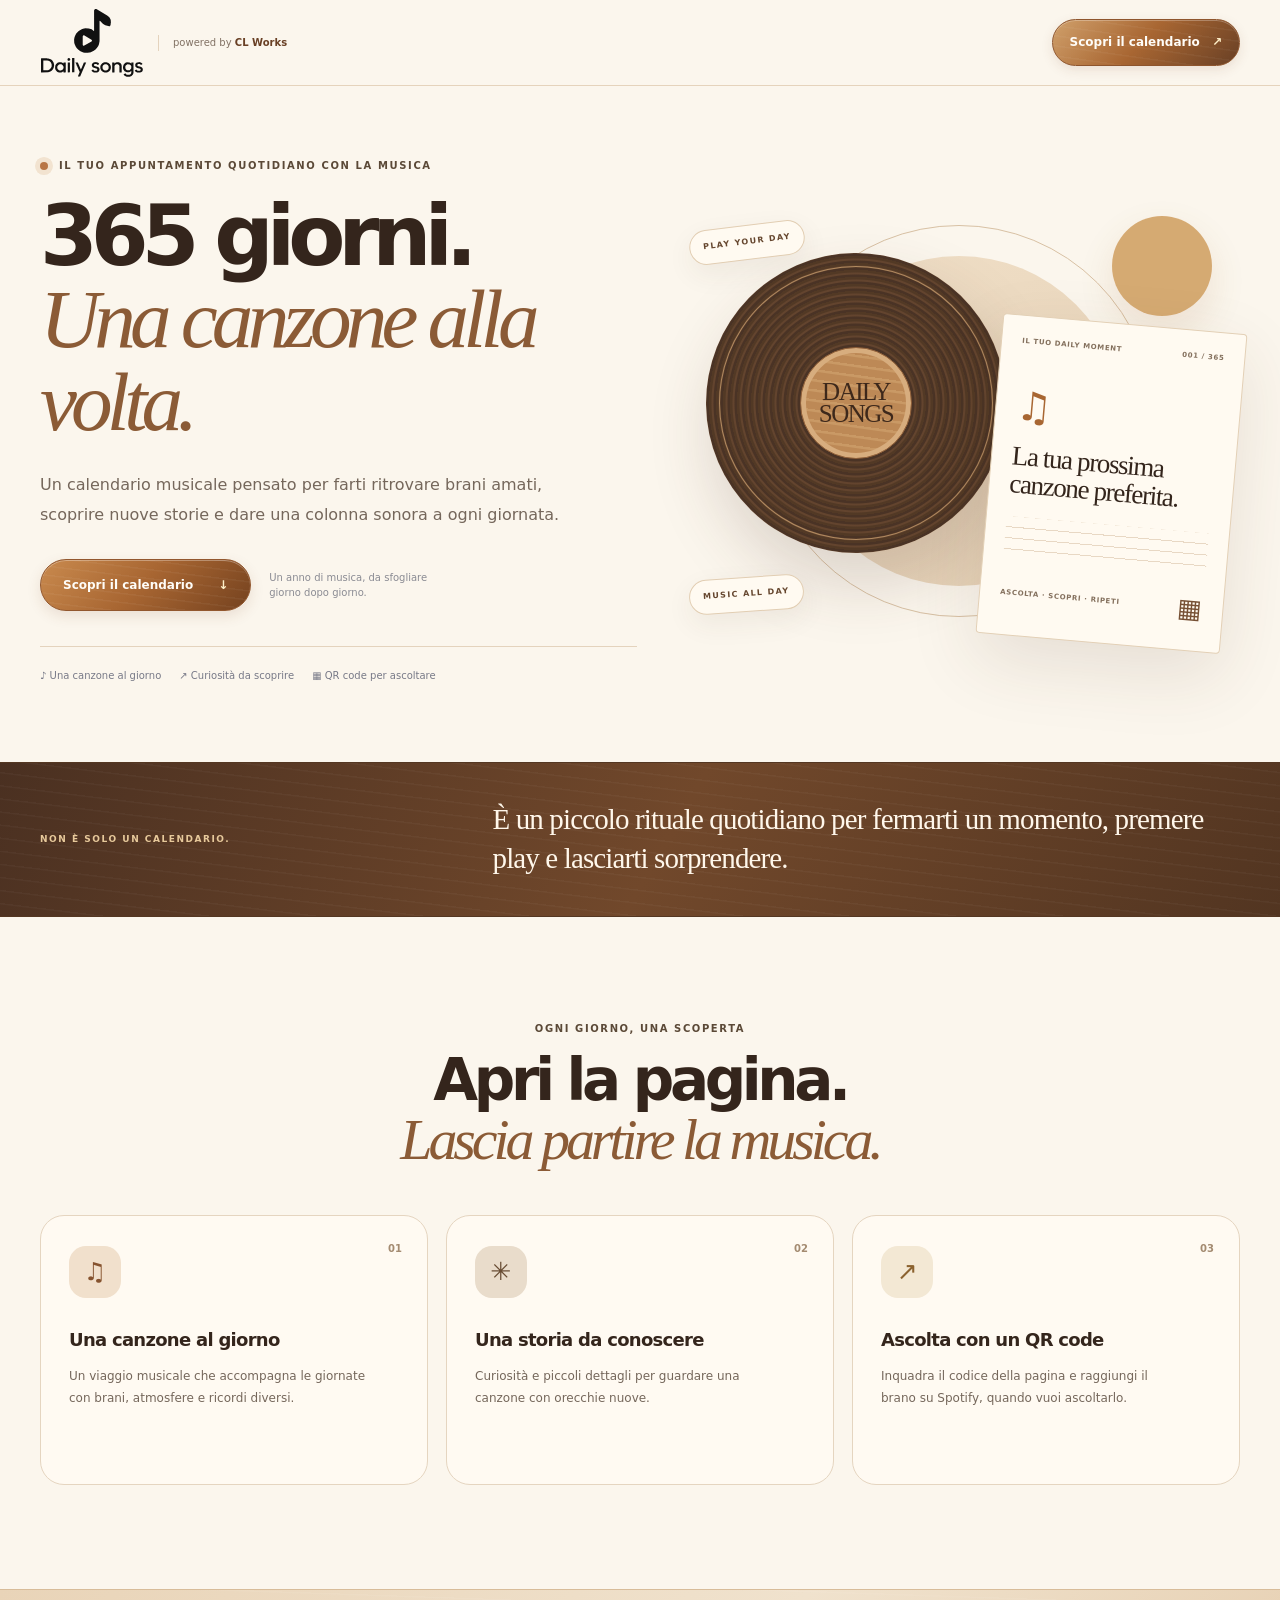
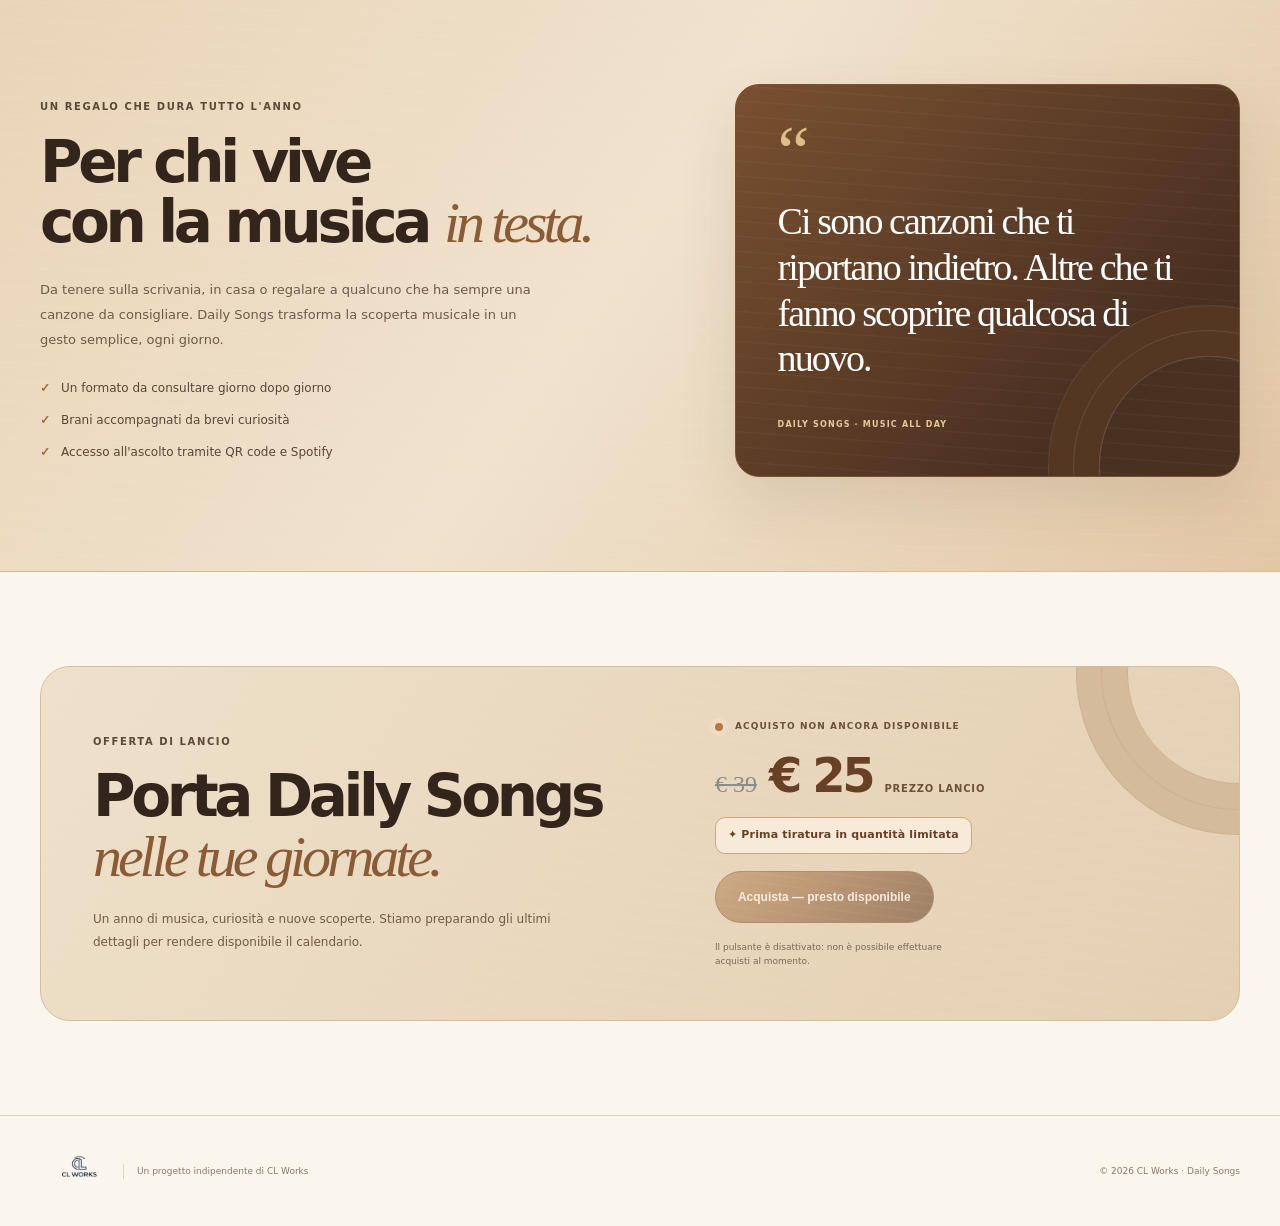
==== daily-songs/index.html @ 442e4f02 "Fix missing newline at end of index.html" ====
<!doctype html>
<html lang="it">
<head>
  <meta charset="utf-8">
  <meta name="viewport" content="width=device-width, initial-scale=1">
  <meta name="theme-color" content="#fbf8f2">
  <meta name="description" content="Daily Songs: un calendario musicale da vivere giorno dopo giorno. Una canzone, una curiosità e un QR code per ascoltarla.">
  <meta property="og:title" content="Daily Songs — Music all day">
  <meta property="og:description" content="Una canzone al giorno. Nuove storie da ascoltare, tutto l'anno.">
  <meta property="og:type" content="website">
  <title>Daily Songs — Music all day</title>
  <link rel="icon" type="image/svg+xml" href="../assets/daily-songs-logo.svg">
  <link rel="stylesheet" href="styles.css?v=20261023-limited">
</head>
<body>
  <header class="topbar">
    <a class="brand" href="#top" aria-label="Daily Songs, inizio pagina">
      <img src="../assets/daily-songs-logo.svg" alt="Daily Songs" class="brand-logo">
      <span>powered by <strong>CL Works</strong></span>
    </a>
    <a class="top-link" href="#acquista">Scopri il calendario <span aria-hidden="true">↗</span></a>
  </header>

  <main id="top">
    <section class="hero wrap">
      <div class="hero-copy">
        <p class="eyebrow"><span></span> IL TUO APPUNTAMENTO QUOTIDIANO CON LA MUSICA</p>
        <h1>365 giorni.<br><em>Una canzone alla volta.</em></h1>
        <p class="lead">Un calendario musicale pensato per farti ritrovare brani amati, scoprire nuove storie e dare una colonna sonora a ogni giornata.</p>
        <div class="hero-actions">
          <a class="button button-dark" href="#acquista">Scopri il calendario <span aria-hidden="true">↓</span></a>
          <span class="microcopy">Un anno di musica, da sfogliare giorno dopo giorno.</span>
        </div>
        <div class="hero-points">
          <span>♪ Una canzone al giorno</span>
          <span>↗ Curiosità da scoprire</span>
          <span>▦ QR code per ascoltare</span>
        </div>
      </div>
      <div class="hero-art" aria-label="Anteprima grafica Daily Songs">
        <div class="sun"></div>
        <div class="record"><div class="record-label">DAILY<br>SONGS</div></div>
        <div class="paper-card">
          <div class="paper-top"><span>IL TUO DAILY MOMENT</span><span>001 / 365</span></div>
          <div class="music-mark">♫</div>
          <div class="paper-title">La tua prossima<br>canzone preferita.</div>
          <div class="paper-lines"></div>
          <div class="paper-bottom"><span>ASCOLTA · SCOPRI · RIPETI</span><span class="qr">▦</span></div>
        </div>
        <span class="float-note note-a">PLAY YOUR DAY</span>
        <span class="float-note note-b">MUSIC ALL DAY</span>
      </div>
    </section>

    <section class="intro-band">
      <div class="wrap band-inner"><span>NON È SOLO UN CALENDARIO.</span><p>È un piccolo rituale quotidiano per fermarti un momento, premere play e lasciarti sorprendere.</p></div>
    </section>

    <section class="features wrap section">
      <div class="section-heading">
        <p class="eyebrow">OGNI GIORNO, UNA SCOPERTA</p>
        <h2>Apri la pagina.<br><em>Lascia partire la musica.</em></h2>
      </div>
      <div class="feature-grid">
        <article class="feature"><span class="feature-number">01</span><div class="feature-icon">♫</div><h3>Una canzone al giorno</h3><p>Un viaggio musicale che accompagna le giornate con brani, atmosfere e ricordi diversi.</p></article>
        <article class="feature"><span class="feature-number">02</span><div class="feature-icon">✳</div><h3>Una storia da conoscere</h3><p>Curiosità e piccoli dettagli per guardare una canzone con orecchie nuove.</p></article>
        <article class="feature"><span class="feature-number">03</span><div class="feature-icon">↗</div><h3>Ascolta con un QR code</h3><p>Inquadra il codice della pagina e raggiungi il brano su Spotify, quando vuoi ascoltarlo.</p></article>
      </div>
    </section>

    <section class="product-section">
      <div class="wrap product-layout">
        <div class="product-copy">
          <p class="eyebrow">UN REGALO CHE DURA TUTTO L'ANNO</p>
          <h2>Per chi vive<br>con la musica <em>in testa.</em></h2>
          <p>Da tenere sulla scrivania, in casa o regalare a qualcuno che ha sempre una canzone da consigliare. Daily Songs trasforma la scoperta musicale in un gesto semplice, ogni giorno.</p>
          <ul><li>Un formato da consultare giorno dopo giorno</li><li>Brani accompagnati da brevi curiosità</li><li>Accesso all'ascolto tramite QR code e Spotify</li></ul>
        </div>
        <div class="quote-card"><div class="quote-mark">“</div><p>Ci sono canzoni che ti riportano indietro. Altre che ti fanno scoprire qualcosa di nuovo.</p><span>DAILY SONGS · MUSIC ALL DAY</span><div class="quote-lines"></div></div>
      </div>
    </section>

    <section class="buy-section wrap section" id="acquista">
      <div class="buy-card">
        <div class="buy-copy"><p class="eyebrow">OFFERTA DI LANCIO</p><h2>Porta Daily Songs<br><em>nelle tue giornate.</em></h2><p>Un anno di musica, curiosità e nuove scoperte. Stiamo preparando gli ultimi dettagli per rendere disponibile il calendario.</p></div>
        <div class="buy-action">
          <span class="availability"><span></span> ACQUISTO NON ANCORA DISPONIBILE</span>
          <div class="price-line"><span class="old-price">€ 39</span><span class="current-price">€ 25</span><span class="price-label">prezzo lancio</span></div>
          <p class="limited-edition">✦ Prima tiratura in quantità limitata</p>
          <button class="button button-dark button-disabled" type="button" disabled aria-disabled="true">Acquista — presto disponibile</button>
          <small>Il pulsante è disattivato: non è possibile effettuare acquisti al momento.</small>
        </div>
      </div>
    </section>
  </main>

  <footer class="footer"><div class="wrap footer-inner"><div class="footer-brand"><img src="../assets/cl-works-logo.png" alt="CL Works"><span>Un progetto indipendente di CL Works</span></div><span>© <span id="year">2026</span> CL Works · Daily Songs</span></div></footer>
  <script>document.getElementById('year').textContent = new Date().getFullYear();</script>
</body>
</html>
---- daily-songs/styles.css ----
:root{
  color-scheme:light;
  --ink:#171925;--muted:#696b78;--paper:#fbfaf7;--bg:#f4f1eb;--line:#e6e2da;
  --orange:#ff795b;--teal:#4f746d;--lime:#d7f36a;--wood:#a86632;--wood-light:#c98a4e;--wood-dark:#75421f;--shell:1200px;
  --serif:Georgia,"Times New Roman",serif;--radius:24px;
}
*{box-sizing:border-box}
html{scroll-behavior:smooth;scroll-padding-top:90px}
body{margin:0;background:var(--paper);color:var(--ink);font-family:Inter,ui-sans-serif,system-ui,-apple-system,"Segoe UI",sans-serif;line-height:1.6;-webkit-font-smoothing:antialiased}
a{color:inherit;text-decoration:none}
::selection{background:var(--lime);color:var(--ink)}
.wrap{width:min(var(--shell),calc(100% - 64px));margin-inline:auto}
.topbar{height:86px;padding:14px max(32px,calc((100vw - var(--shell))/2));display:flex;align-items:center;justify-content:space-between;gap:20px;border-bottom:1px solid #e9e5de;background:rgba(251,250,247,.88);backdrop-filter:blur(18px);position:sticky;top:0;z-index:20}
.brand{display:flex;align-items:center;gap:14px}
.brand-logo{display:block;width:104px;height:68px;object-fit:contain}
.brand>span{font-size:10px;color:var(--muted);border-left:1px solid var(--line);padding-left:14px}
.brand strong{color:var(--ink)}
.top-link{font-size:12px;font-weight:800;background:repeating-linear-gradient(8deg,transparent 0 8px,#ffffff0a 9px 10px),linear-gradient(135deg,var(--wood-light),var(--wood) 48%,var(--wood-dark));color:#fffdf8;padding:13px 17px;border:1px solid #8e552d;border-radius:999px;box-shadow:inset 0 1px 0 #ffffff45,0 4px 12px #75421f20;transition:transform .2s,filter .2s,box-shadow .2s}
.top-link:hover{transform:translateY(-2px);filter:brightness(1.08);box-shadow:inset 0 1px 0 #ffffff55,0 8px 18px #75421f30}
.top-link span{color:#fff0c9;margin-left:8px}
.hero{min-height:650px;padding-top:72px;padding-bottom:78px;display:grid;grid-template-columns:1.03fr .97fr;align-items:center;gap:40px}
.eyebrow{font-size:10px;font-weight:850;letter-spacing:.16em;color:var(--teal);margin:0 0 22px}
.hero .eyebrow{display:flex;align-items:center;gap:11px}
.hero .eyebrow span,.availability span{width:8px;height:8px;border-radius:50%;background:var(--orange);box-shadow:0 0 0 5px #ffe9e1;flex:none}
.hero h1{font-size:clamp(54px,6.5vw,88px);letter-spacing:-.085em;line-height:.99;margin:0;max-width:690px;font-weight:850}
.hero h1 em,.section-heading h2 em,.product-copy h2 em,.buy-copy h2 em{font-family:var(--serif);font-weight:400;color:var(--teal);letter-spacing:-.07em}
.lead{max-width:530px;color:var(--muted);font-size:16px;line-height:1.85;margin:27px 0 0}
.hero-actions{display:flex;align-items:center;gap:18px;flex-wrap:wrap;margin-top:30px}
.button{min-height:52px;display:inline-flex;align-items:center;justify-content:center;gap:25px;padding:0 22px;border-radius:999px;font-size:12px;font-weight:800;transition:transform .2s,box-shadow .2s,background .2s}
.button:hover{transform:translateY(-3px);box-shadow:0 12px 25px #17192520}
.button-dark{background:repeating-linear-gradient(7deg,transparent 0 7px,#ffffff0b 8px 9px),linear-gradient(135deg,#c98a4e 0%,#a86632 48%,#75421f 100%);color:#fffdf8;border:1px solid #92572e;box-shadow:inset 0 1px 0 #ffffff50,0 5px 14px #75421f20}
.button-dark:hover{filter:brightness(1.07);box-shadow:inset 0 1px 0 #ffffff65,0 12px 25px #75421f35}
.button-dark span{color:#fff0c9}
.microcopy{font-size:10px;color:#8a8b93;max-width:175px;line-height:1.5}
.hero-points{display:flex;gap:18px;flex-wrap:wrap;margin-top:35px;padding-top:21px;border-top:1px solid var(--line);font-size:10px;color:#777987}
.hero-art{height:455px;position:relative;display:flex;align-items:center;justify-content:center;isolation:isolate}
.hero-art:before{content:"";position:absolute;width:390px;height:390px;border:1px solid #dcd8cf;border-radius:50%;z-index:-2}
.hero-art:after{content:"";position:absolute;width:330px;height:330px;background:linear-gradient(145deg,#f5e8d6,#e4eee7);border-radius:50%;z-index:-3}
.sun{position:absolute;width:100px;height:100px;background:var(--lime);border-radius:50%;right:5%;top:5%;opacity:.95;box-shadow:0 15px 40px #d7f36a55}
.record{position:absolute;width:300px;height:300px;border-radius:50%;background:repeating-radial-gradient(circle,#171925 0 2px,#292b36 3px 4px,#20222d 5px 7px);box-shadow:0 32px 65px #17192532;left:5%;top:13%;display:flex;align-items:center;justify-content:center;transform:rotate(-12deg);transition:transform .5s}
.hero-art:hover .record{transform:rotate(-5deg) scale(1.025)}
.record:before{content:"";position:absolute;inset:13px;border:1px solid #666875;border-radius:50%}
.record-label{width:112px;height:112px;background:var(--orange);border-radius:50%;display:grid;place-content:center;text-align:center;color:#20212a;font-family:var(--serif);font-size:25px;line-height:.9;letter-spacing:-.06em;transform:rotate(12deg)}
.paper-card{position:absolute;right:1%;bottom:1%;width:245px;min-height:305px;background:#fffefa;box-shadow:0 24px 70px #29251f25;border:1px solid #e7e1d7;border-radius:4px;padding:20px;transform:rotate(5deg);transition:transform .4s}
.hero-art:hover .paper-card{transform:rotate(2deg) translateY(-4px)}
.paper-top,.paper-bottom{display:flex;justify-content:space-between;gap:8px;font-size:7px;font-weight:850;letter-spacing:.09em;color:#777987}
.music-mark{font-size:40px;color:var(--orange);margin-top:27px}
.paper-title{font-family:var(--serif);font-size:27px;line-height:1.02;letter-spacing:-.05em;margin-top:5px}
.paper-lines{height:38px;margin-top:19px;background:repeating-linear-gradient(to bottom,transparent 0 10px,#e9e3d8 10px 11px)}
.paper-bottom{align-items:center;margin-top:18px}
.qr{font-size:26px;color:var(--teal)}
.float-note{position:absolute;font-size:8px;letter-spacing:.17em;font-weight:900;background:#fffefa;border:1px solid var(--line);padding:10px 13px;border-radius:999px;box-shadow:0 10px 28px #28261d12}
.note-a{top:7%;left:2%;transform:rotate(-7deg)}
.note-b{bottom:8%;left:2%;transform:rotate(-4deg)}
.intro-band{background:var(--ink);color:#fff;border-block:1px solid var(--ink)}
.band-inner{display:grid;grid-template-columns:.7fr 1.3fr;align-items:center;gap:50px;padding:37px 0}
.band-inner span{font-size:9px;font-weight:900;letter-spacing:.17em;color:var(--lime)}
.band-inner p{font-family:var(--serif);font-size:clamp(22px,2.5vw,29px);line-height:1.35;letter-spacing:-.03em;margin:0;max-width:720px;color:#f5f3ed}
.section{padding-top:104px;padding-bottom:104px}
.section-heading{text-align:center;margin-bottom:45px}
.section-heading .eyebrow{margin-bottom:14px}
.section-heading h2,.product-copy h2,.buy-copy h2{font-size:clamp(39px,4.7vw,58px);line-height:1.03;letter-spacing:-.075em;margin:0}
.feature-grid{display:grid;grid-template-columns:repeat(3,minmax(0,1fr));gap:18px}
.feature{position:relative;padding:30px 28px 34px;border:1px solid var(--line);border-radius:var(--radius);min-height:270px;background:#fff;transition:transform .25s,box-shadow .25s,border-color .25s}
.feature:hover{transform:translateY(-6px);box-shadow:0 22px 50px #1719250d;border-color:#d3d0c6}
.feature-number{position:absolute;right:25px;top:25px;font-size:10px;color:#a3a4ad;font-weight:900}
.feature-icon{width:52px;height:52px;border-radius:17px;display:grid;place-items:center;background:#fff0e9;color:var(--orange);font-size:25px;margin-bottom:28px}
.feature:nth-child(2) .feature-icon{background:#e8f1ed;color:var(--teal)}
.feature:nth-child(3) .feature-icon{background:#eff5d8;color:#52652c}
.feature h3{font-size:18px;letter-spacing:-.04em;margin:0 0 10px}
.feature p{font-size:12px;color:var(--muted);line-height:1.85;margin:0;max-width:300px}
.product-section{background:#f2efe8;border-block:1px solid #e9e2d6;overflow:hidden;position:relative}
.product-layout{padding-top:94px;padding-bottom:94px;display:grid;grid-template-columns:1fr .85fr;gap:100px;align-items:center}
.product-copy .eyebrow{margin-bottom:18px}
.product-copy>p:not(.eyebrow){max-width:500px;color:var(--muted);font-size:13px;line-height:1.95;margin:24px 0}
.product-copy ul{padding:0;margin:26px 0 0;list-style:none;display:grid;gap:13px}
.product-copy li{font-size:12px;color:#50535f}
.product-copy li:before{content:"✓";color:var(--orange);font-weight:950;margin-right:11px}
.quote-card{background:var(--ink);color:#fff;border:1px solid #292b37;padding:42px;min-height:300px;position:relative;overflow:hidden;border-radius:var(--radius);box-shadow:0 25px 60px #17192518}
.quote-mark{font-family:var(--serif);font-size:72px;line-height:.7;color:var(--lime)}
.quote-card p{position:relative;z-index:1;font-family:var(--serif);font-size:clamp(27px,3vw,38px);line-height:1.2;letter-spacing:-.05em;margin:22px 0 27px;max-width:420px;color:#fff}
.quote-card>span{font-size:8px;font-weight:900;letter-spacing:.15em;color:var(--lime)}
.quote-lines{position:absolute;width:220px;height:220px;border:1px solid #ffffff2b;border-radius:50%;right:-80px;bottom:-100px;box-shadow:0 0 0 25px var(--ink),0 0 0 26px #ffffff20,0 0 0 50px var(--ink),0 0 0 51px #ffffff20}
.buy-section{padding-top:94px;padding-bottom:94px}
.buy-card{background:linear-gradient(125deg,#e8f0e9,#f0f3e7);padding:52px;display:grid;grid-template-columns:1.1fr .9fr;gap:45px;align-items:center;border:1px solid #dbe5da;border-radius:30px;position:relative;overflow:hidden}
.buy-card:after{content:"";position:absolute;width:220px;height:220px;border:1px solid #cad8cb;border-radius:50%;right:-110px;top:-105px;box-shadow:0 0 0 25px #ffffff20,0 0 0 26px #cad8cb,0 0 0 50px #ffffff20,0 0 0 51px #cad8cb;pointer-events:none}
.buy-copy,.buy-action{position:relative;z-index:1}
.buy-copy .eyebrow{margin-bottom:17px}
.buy-copy>p:not(.eyebrow){font-size:12px;color:#5f706a;line-height:1.9;max-width:470px;margin:22px 0 0}
.buy-action{display:flex;flex-direction:column;align-items:flex-start;gap:17px}
.availability{display:flex;align-items:center;gap:12px;font-size:9px;font-weight:900;letter-spacing:.12em;color:#52665d}
.availability span{background:#d58a52;box-shadow:0 0 0 5px #f5e1cf}
.buy-action small{font-size:9px;color:#78857e;line-height:1.6;max-width:250px}
.price-line{display:flex;align-items:baseline;flex-wrap:wrap;gap:12px;margin:0 0 2px}.old-price{font-family:var(--serif);font-size:24px;color:#8b8d87;text-decoration:line-through;text-decoration-thickness:1.5px}.current-price{font-size:clamp(38px,4vw,48px);font-weight:850;letter-spacing:-.07em;color:var(--wood-dark);line-height:1}.price-label{font-size:10px;font-weight:850;letter-spacing:.08em;text-transform:uppercase;color:var(--teal)}.button-disabled,.button-disabled:hover{cursor:not-allowed;opacity:.58;filter:grayscale(.25);transform:none;box-shadow:none;pointer-events:none}.button-disabled:disabled{color:#fffdf8}
.footer{border-top:1px solid var(--line);background:var(--paper)}
.footer-inner{min-height:110px;display:flex;align-items:center;justify-content:space-between;gap:24px}
.footer-brand{display:flex;align-items:center;gap:13px}
.footer-brand img{width:70px;height:40px;object-fit:contain}
.footer-brand span,.footer-inner>span{font-size:9px;color:#8a8c93}
.footer-brand span{border-left:1px solid var(--line);padding-left:13px}
@media(prefers-reduced-motion:reduce){html{scroll-behavior:auto}*,*:before,*:after{transition:none!important}}
@media(max-width:900px){.hero{grid-template-columns:1fr;gap:8px;padding-top:65px}.hero-copy{max-width:720px}.hero-art{height:410px;max-width:600px;width:100%;margin:0 auto}.hero-points{gap:12px}.product-layout{gap:42px}.buy-card{padding:38px;gap:28px}}
@media(max-width:650px){.wrap{width:calc(100% - 36px)}.topbar{height:72px;padding:9px 18px}.brand{gap:8px}.brand-logo{width:76px;height:53px}.brand>span{font-size:8px;padding-left:8px}.top-link{font-size:9px;padding:11px 12px}.hero{padding-top:48px;padding-bottom:42px;min-height:auto}.hero h1{font-size:clamp(44px,12.5vw,66px)}.eyebrow{font-size:9px;line-height:1.6}.lead{font-size:14px;line-height:1.8;margin-top:21px}.hero-actions{align-items:flex-start;flex-direction:column;gap:13px}.hero-points{font-size:9px;gap:10px 14px;margin-top:27px}.hero-art{height:320px;margin-top:7px}.hero-art:before{width:265px;height:265px}.hero-art:after{width:230px;height:230px}.record{width:205px;height:205px;left:2%;top:14%}.record-label{width:77px;height:77px;font-size:18px}.paper-card{width:170px;min-height:228px;padding:12px;right:0;bottom:0}.paper-top,.paper-bottom{font-size:6px}.music-mark{font-size:28px;margin-top:18px}.paper-title{font-size:19px}.paper-lines{height:26px;margin-top:12px}.paper-bottom{margin-top:12px}.qr{font-size:20px}.float-note{font-size:6px;padding:7px 9px}.note-a{top:6%;left:0}.note-b{bottom:5%;left:1%}.band-inner{grid-template-columns:1fr;gap:12px;padding:28px 0}.band-inner p{font-size:22px}.section{padding-top:70px;padding-bottom:70px}.section-heading{margin-bottom:29px}.section-heading h2,.product-copy h2,.buy-copy h2{font-size:clamp(37px,10vw,46px)}.feature-grid{grid-template-columns:1fr;gap:12px}.feature{min-height:0;padding:24px;border-radius:20px}.feature-icon{margin-bottom:20px}.product-layout{padding-top:67px;padding-bottom:67px;grid-template-columns:1fr;gap:32px}.quote-card{padding:29px;min-height:255px;border-radius:22px}.quote-card p{font-size:30px}.buy-section{padding-top:60px;padding-bottom:60px}.buy-card{padding:29px 24px;grid-template-columns:1fr;gap:28px;border-radius:24px}.buy-card:after{width:140px;height:140px;right:-95px;top:-80px}.buy-action{gap:15px}.footer-inner{padding:22px 0;min-height:100px;align-items:flex-start;flex-direction:column;gap:12px}.footer-brand img{width:60px}.footer-brand span{font-size:8px}.footer-inner>span{font-size:8px}}


/* Daily Songs — identità calda ispirata al legno */
:root{
  --ink:#34251c;--muted:#75675b;--paper:#fbf6ed;--bg:#f2e7d7;--line:#e4d3bd;
  --orange:#b87545;--teal:#5b4937;--lime:#ead0a1;--wood:#a86632;--wood-light:#d0a06b;--wood-dark:#694025;
}
body{background:var(--paper);color:var(--ink)}
::selection{background:#d8b68a;color:#34251c}
.topbar{border-bottom-color:#e5d3bc;background:rgba(251,246,237,.92)}
.brand>span{color:#827264}.brand strong{color:#694025}
.hero .eyebrow span{background:#b87545;box-shadow:0 0 0 5px #f2e3d0}
.hero h1 em,.section-heading h2 em,.product-copy h2 em,.buy-copy h2 em{color:#8b5b36}
.hero-art:before{border-color:#d8c1a4}
.hero-art:after{background:linear-gradient(145deg,#f0dfc7,#e7d3b8)}
.sun{background:#d4a66c;box-shadow:0 15px 40px #a8663228}
.record{background:repeating-radial-gradient(circle,#4a3325 0 2px,#63442e 3px 4px,#523925 5px 7px);box-shadow:0 32px 65px #4c33252e}
.record:before{border-color:#b18a60}
.record-label{background:repeating-linear-gradient(8deg,#bd8956 0 7px,#c99965 8px 10px);color:#3d281b;border:1px solid #8f603b;box-shadow:inset 0 0 0 5px #d7ad7e}
.paper-card{background:#fffaf1;border-color:#e3d0b6;box-shadow:0 24px 70px #4a33251e}
.paper-top,.paper-bottom{color:#84705d}
.music-mark{color:#a86632}
.paper-lines{background:repeating-linear-gradient(to bottom,transparent 0 10px,#e8d8c4 10px 11px)}
.qr{color:#765034}
.float-note{background:#fffaf1;border-color:#e2ceb3;color:#65462e;box-shadow:0 10px 28px #4a332512}
.intro-band{background:repeating-linear-gradient(7deg,transparent 0 11px,#ffffff08 12px 13px),linear-gradient(120deg,#4a3021,#71482b 52%,#523521);border-color:#543722}
.band-inner span{color:#e7c99b}
.band-inner p{color:#fff7eb}
.feature{background:#fffaf2;border-color:#e5d5c0}
.feature:hover{box-shadow:0 22px 50px #65452b12;border-color:#cdb18d}
.feature-number{color:#a48b71}
.feature-icon{background:#f1e0cc;color:#86532f}
.feature:nth-child(2) .feature-icon{background:#e9dccb;color:#674b32}
.feature:nth-child(3) .feature-icon{background:#f3e8d4;color:#8b622f}
.feature p{color:#75675b}
.product-section{background:repeating-linear-gradient(2deg,transparent 0 17px,#ffffff0b 18px 19px),linear-gradient(125deg,#e9d4b8,#f0e2cd 48%,#e2c7a5);border-color:#d8bc99}
.product-copy>p:not(.eyebrow){color:#6e5a47}
.product-copy li{color:#594634}
.product-copy li:before{color:#a86632}
.quote-card{background:repeating-linear-gradient(4deg,transparent 0 13px,#ffffff08 14px 15px),linear-gradient(135deg,#79502f,#4a3021 75%);border-color:#79502f;box-shadow:0 25px 60px #4c33251c}
.quote-mark{color:#e1bd8b}
.quote-card>span{color:#e7c99b}
.quote-lines{border-color:#ffffff25;box-shadow:0 0 0 25px #543722,0 0 0 26px #ffffff1b,0 0 0 50px #543722,0 0 0 51px #ffffff1b}
.buy-card{background:repeating-linear-gradient(5deg,transparent 0 15px,#ffffff0a 16px 17px),linear-gradient(125deg,#eee0ca,#e4cfb2);border-color:#d8bd9b}
.buy-card:after{border-color:#cdb18e;box-shadow:0 0 0 25px #ffffff20,0 0 0 26px #cdb18e,0 0 0 50px #ffffff20,0 0 0 51px #cdb18e}
.buy-copy>p:not(.eyebrow){color:#715b46}
.availability{color:#6b5139}
.availability span{background:#b87545;box-shadow:0 0 0 5px #f0dcc4}
.current-price{color:#694025}
.price-label{color:#6d5239}
.buy-action small{color:#796956}
.footer{border-top-color:#e4d3bd;background:#fbf6ed}
.footer-brand span,.footer-inner>span{color:#897969}
@media(prefers-reduced-motion:reduce){html{scroll-behavior:auto}*,*:before,*:after{transition:none!important}}


/* Nota sulla tiratura limitata nella scheda d’acquisto */
.limited-edition{margin: -5px 0 0; padding: 9px 12px; border: 1px solid #c9a77f; border-radius: 10px; background:#f7ead8; color:#694025; font-size:11px; font-weight:800; letter-spacing:.015em; line-height:1.5}

.product-details-link{font-size:10px;font-weight:850;color:#694025;text-decoration:underline;text-underline-offset:3px;margin-top:-5px}.product-details-link span{margin-left:5px;color:#a86632}
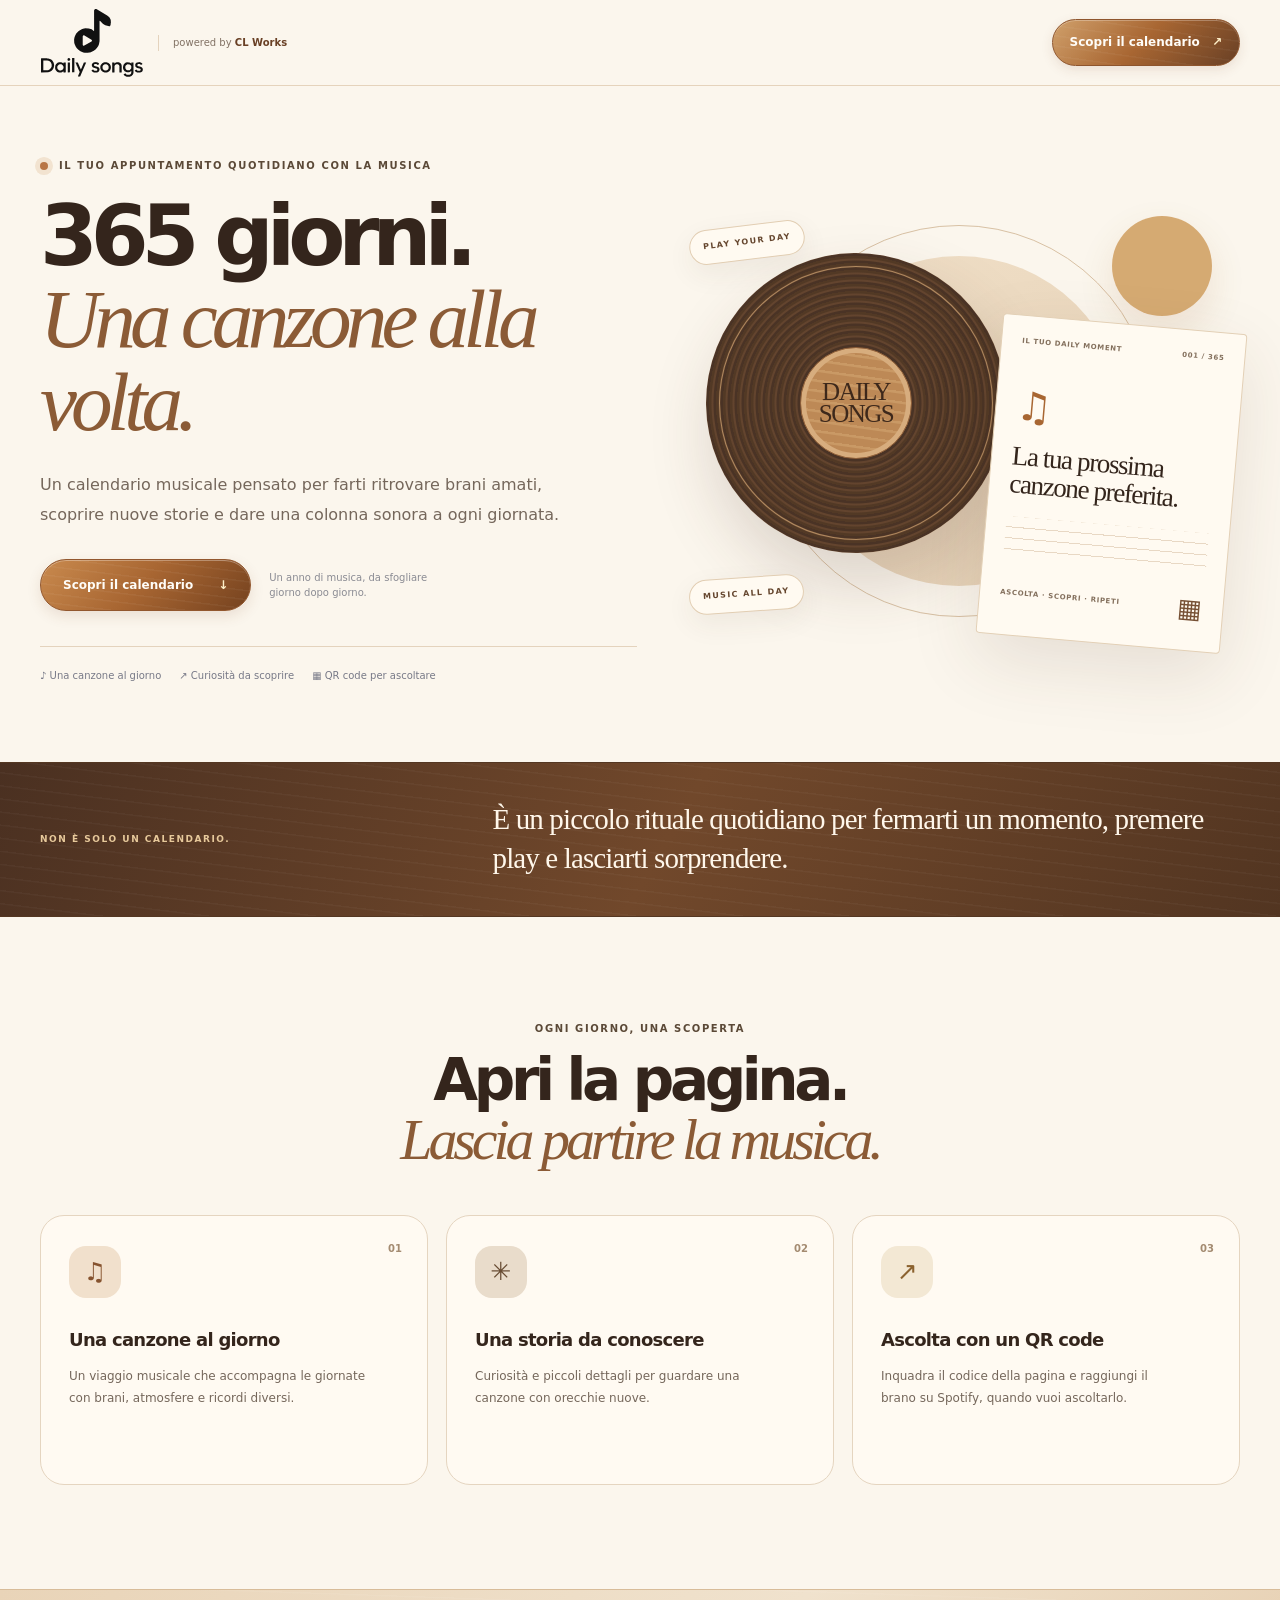
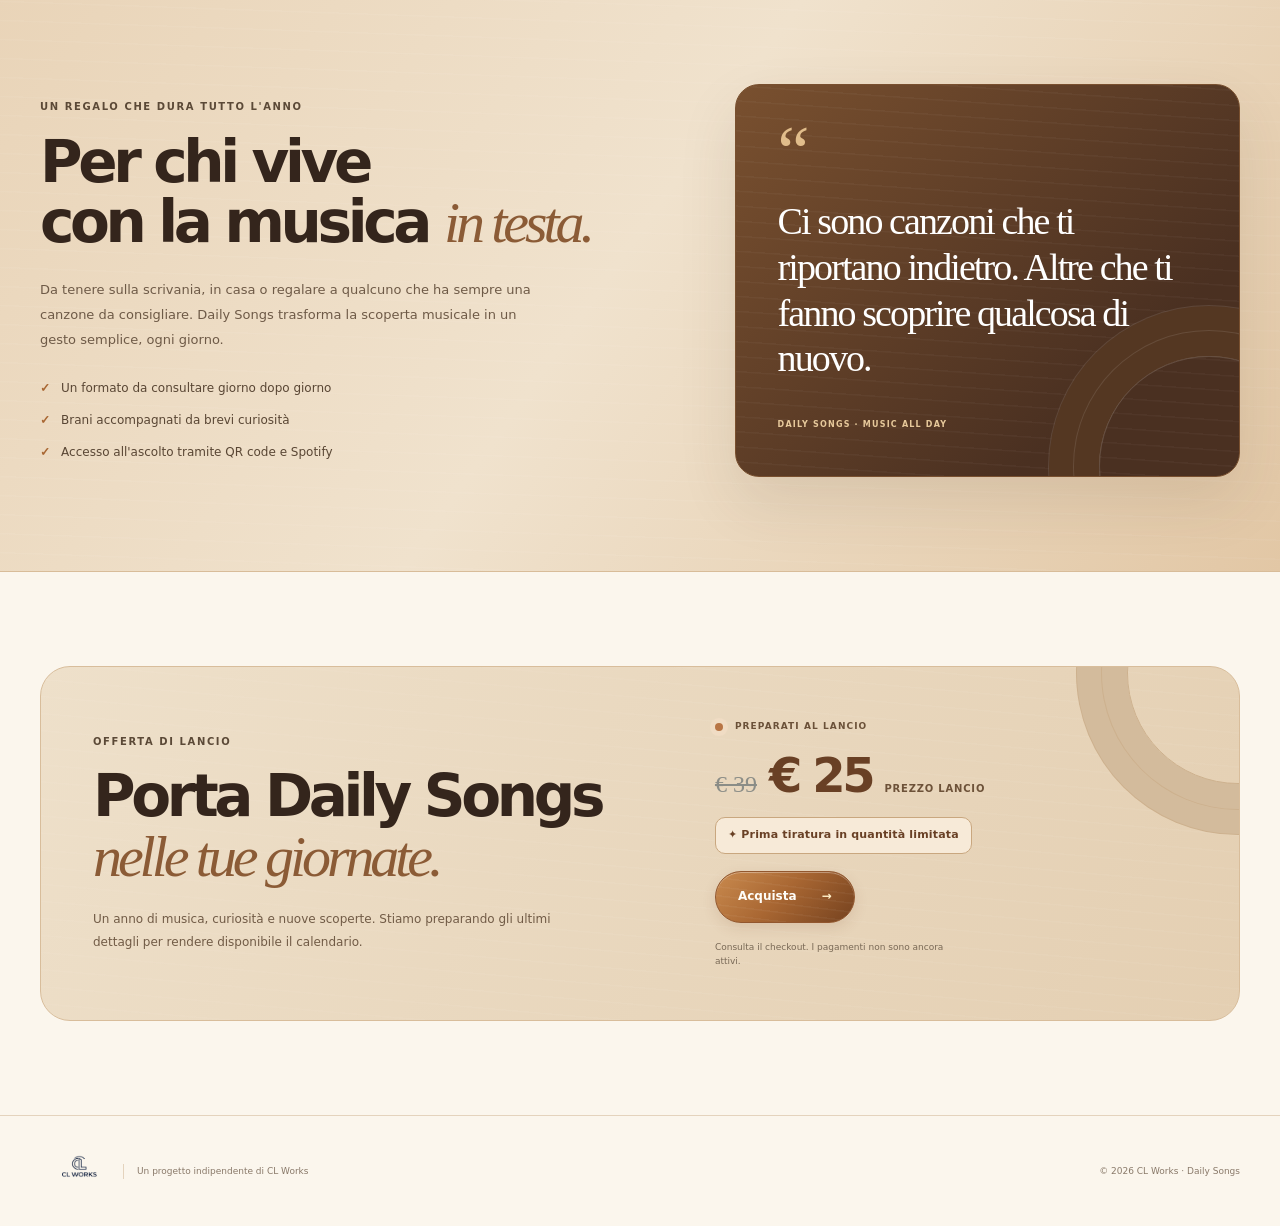
==== commit 667ec848: "Attiva pulsante Acquista verso checkout in preparazione" ====
--- a/daily-songs/index.html
+++ b/daily-songs/index.html
@@ -84,11 +84,11 @@
       <div class="buy-card">
         <div class="buy-copy"><p class="eyebrow">OFFERTA DI LANCIO</p><h2>Porta Daily Songs<br><em>nelle tue giornate.</em></h2><p>Un anno di musica, curiosità e nuove scoperte. Stiamo preparando gli ultimi dettagli per rendere disponibile il calendario.</p></div>
         <div class="buy-action">
-          <span class="availability"><span></span> ACQUISTO NON ANCORA DISPONIBILE</span>
+          <span class="availability"><span></span> PREPARATI AL LANCIO</span>
           <div class="price-line"><span class="old-price">€ 39</span><span class="current-price">€ 25</span><span class="price-label">prezzo lancio</span></div>
           <p class="limited-edition">✦ Prima tiratura in quantità limitata</p>
-          <button class="button button-dark button-disabled" type="button" disabled aria-disabled="true">Acquista — presto disponibile</button>
-          <small>Il pulsante è disattivato: non è possibile effettuare acquisti al momento.</small>
+          <a class="button button-dark" href="acquista/">Acquista <span aria-hidden="true">→</span></a>
+          <small>Consulta il checkout. I pagamenti non sono ancora attivi.</small>
         </div>
       </div>
     </section>
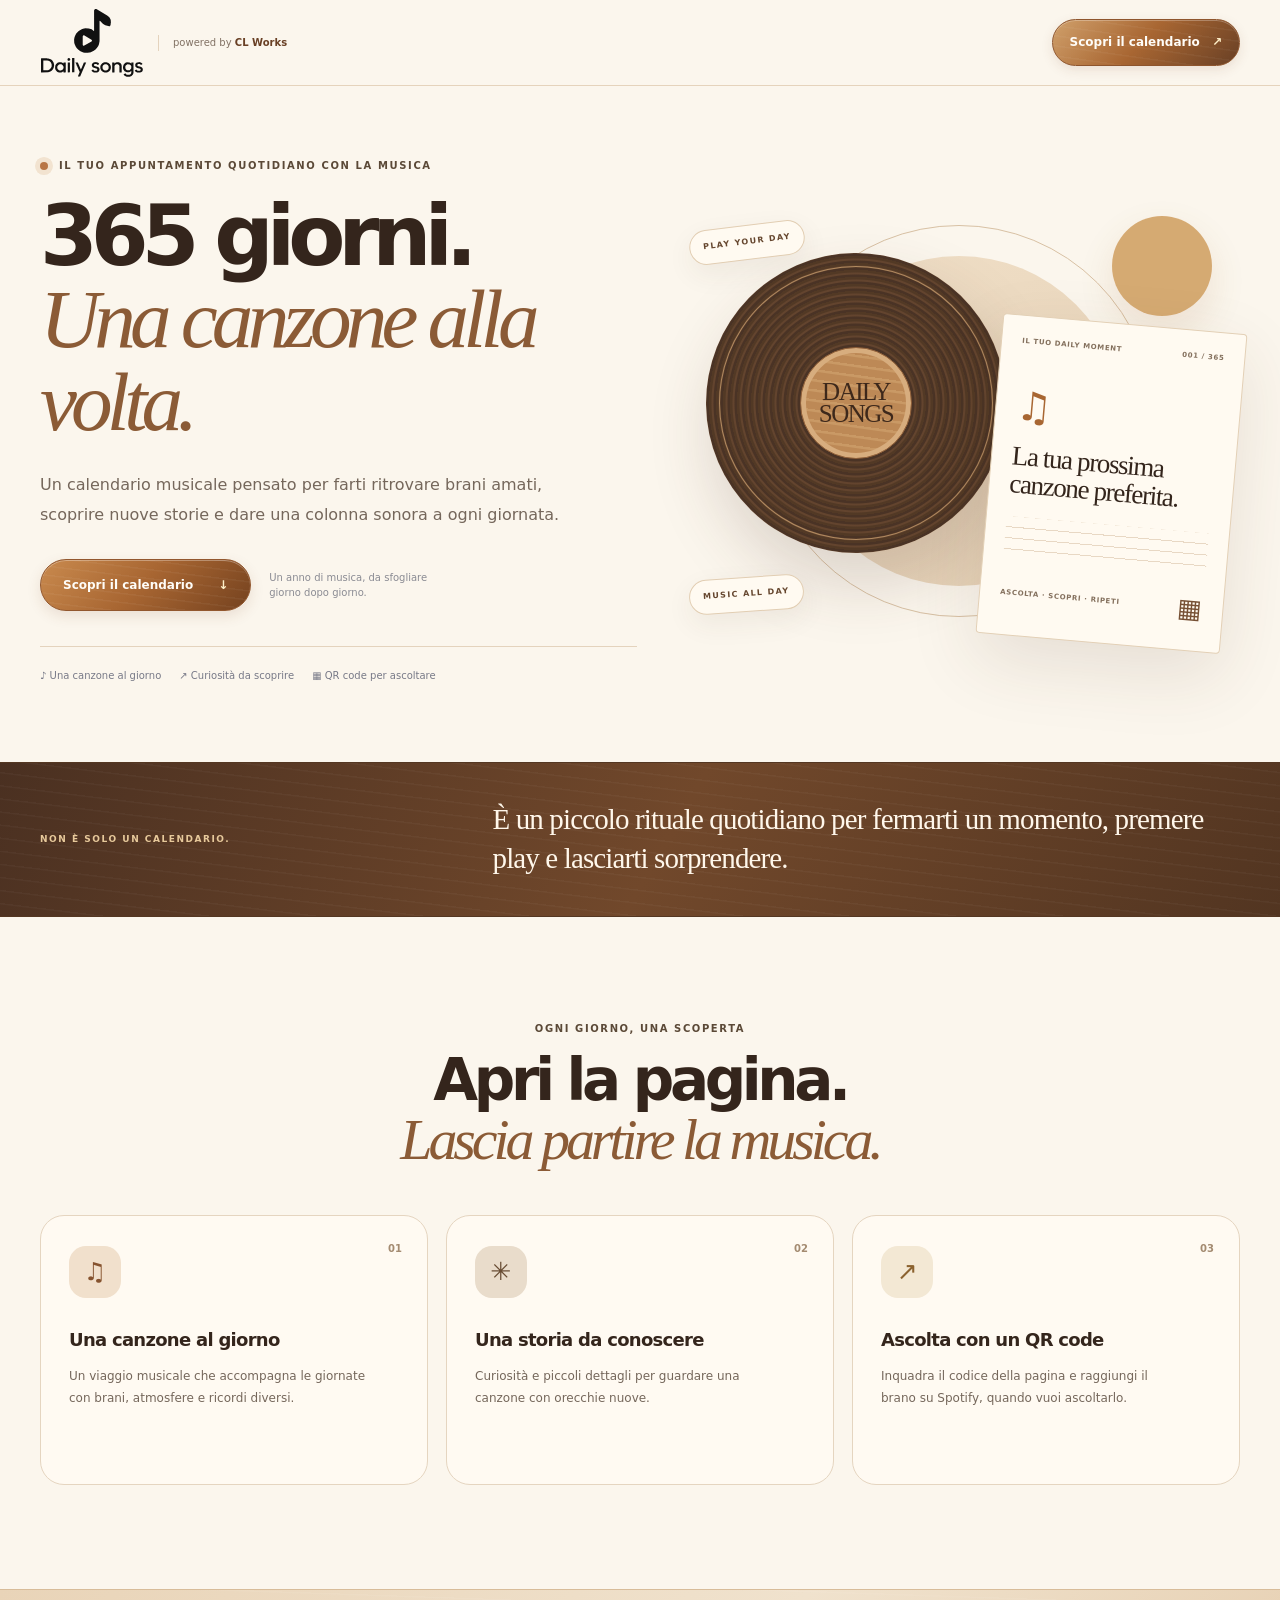
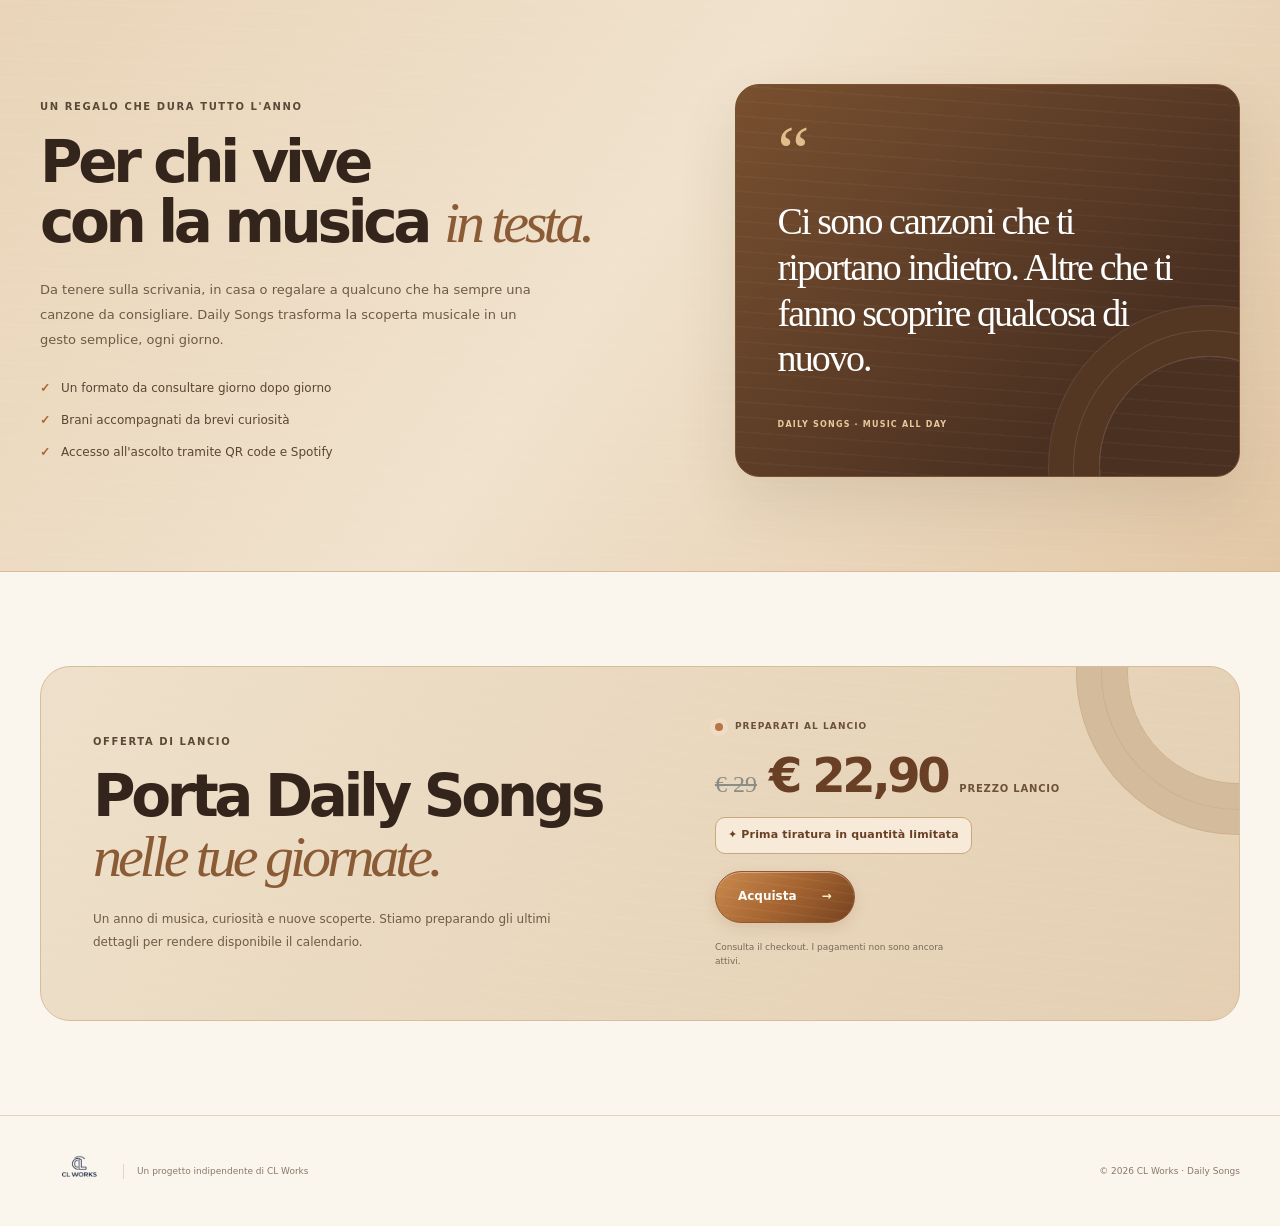
==== commit 4c8a408e: "Aggiorna prezzo Daily Songs a 22,90 euro" ====
--- a/daily-songs/index.html
+++ b/daily-songs/index.html
@@ -85,7 +85,7 @@
         <div class="buy-copy"><p class="eyebrow">OFFERTA DI LANCIO</p><h2>Porta Daily Songs<br><em>nelle tue giornate.</em></h2><p>Un anno di musica, curiosità e nuove scoperte. Stiamo preparando gli ultimi dettagli per rendere disponibile il calendario.</p></div>
         <div class="buy-action">
           <span class="availability"><span></span> PREPARATI AL LANCIO</span>
-          <div class="price-line"><span class="old-price">€ 39</span><span class="current-price">€ 25</span><span class="price-label">prezzo lancio</span></div>
+          <div class="price-line"><span class="old-price">€ 29</span><span class="current-price">€ 22,90</span><span class="price-label">prezzo lancio</span></div>
           <p class="limited-edition">✦ Prima tiratura in quantità limitata</p>
           <a class="button button-dark" href="acquista/">Acquista <span aria-hidden="true">→</span></a>
           <small>Consulta il checkout. I pagamenti non sono ancora attivi.</small>
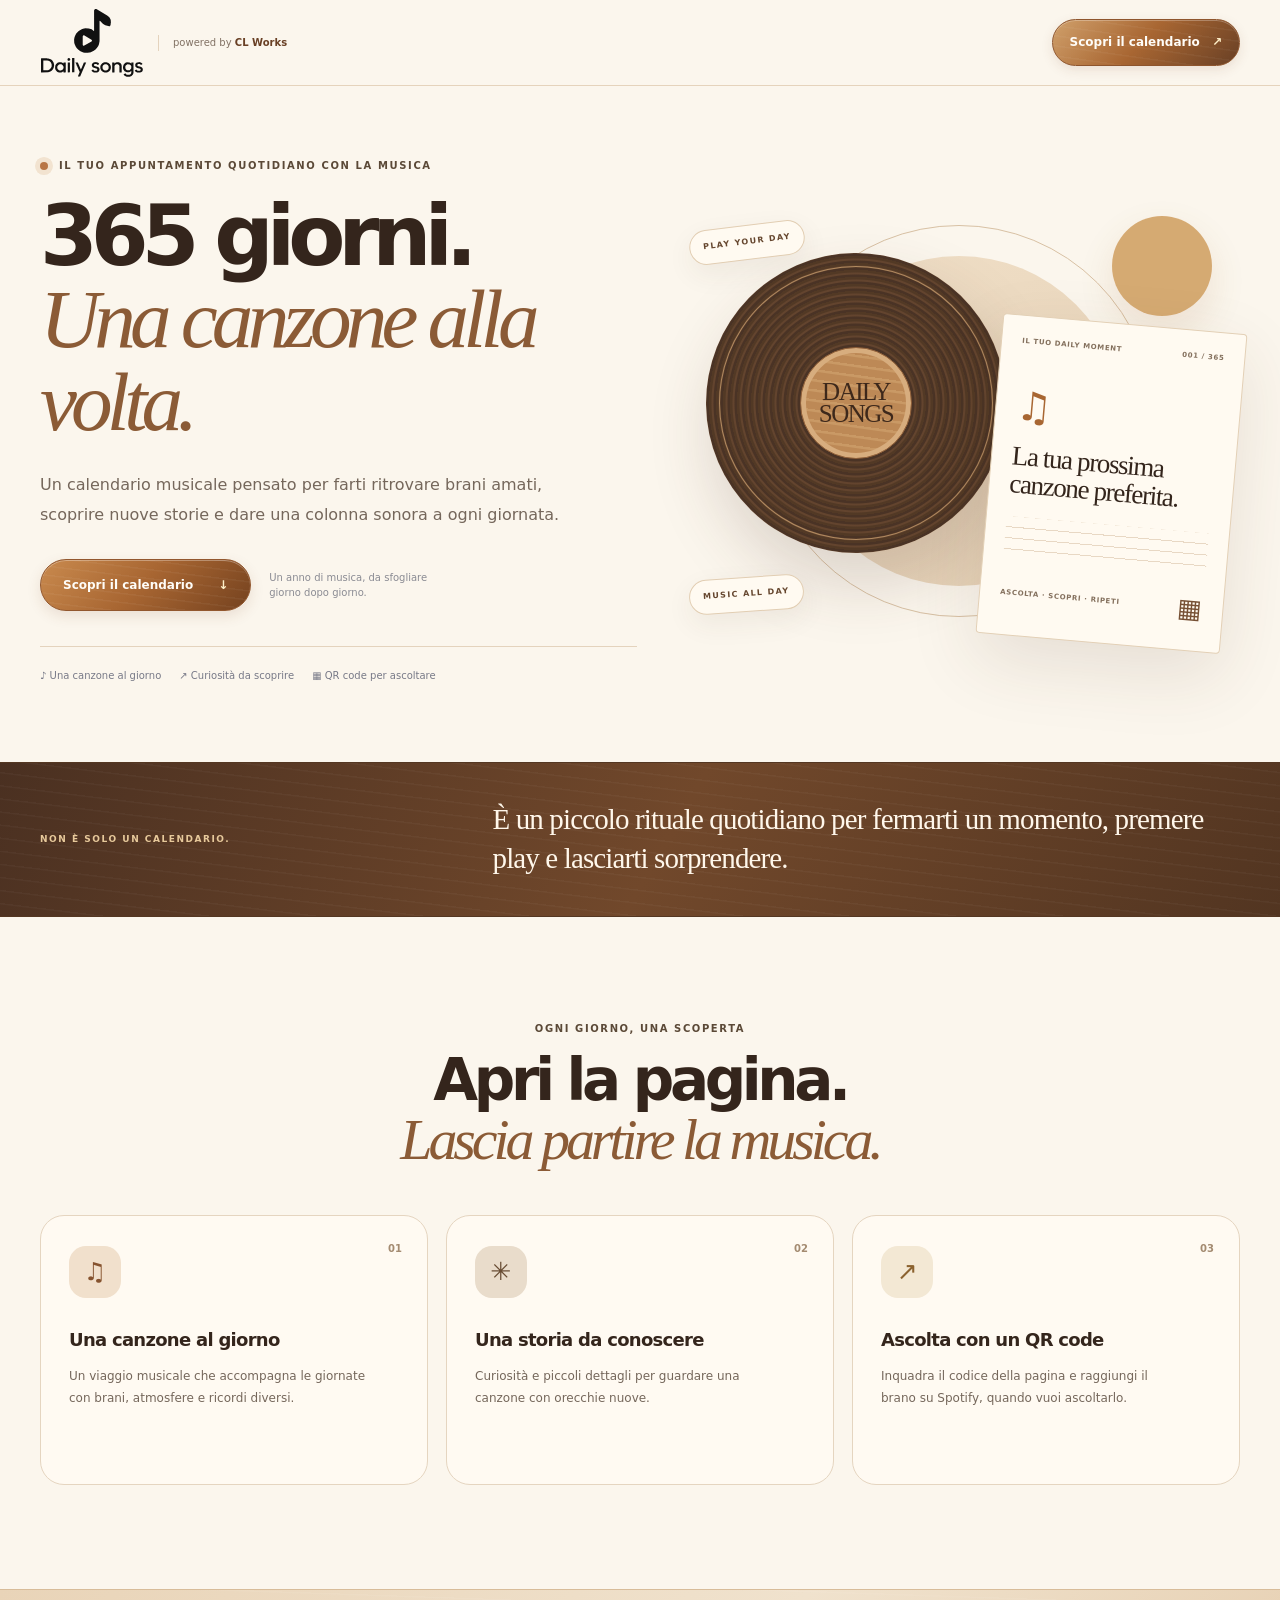
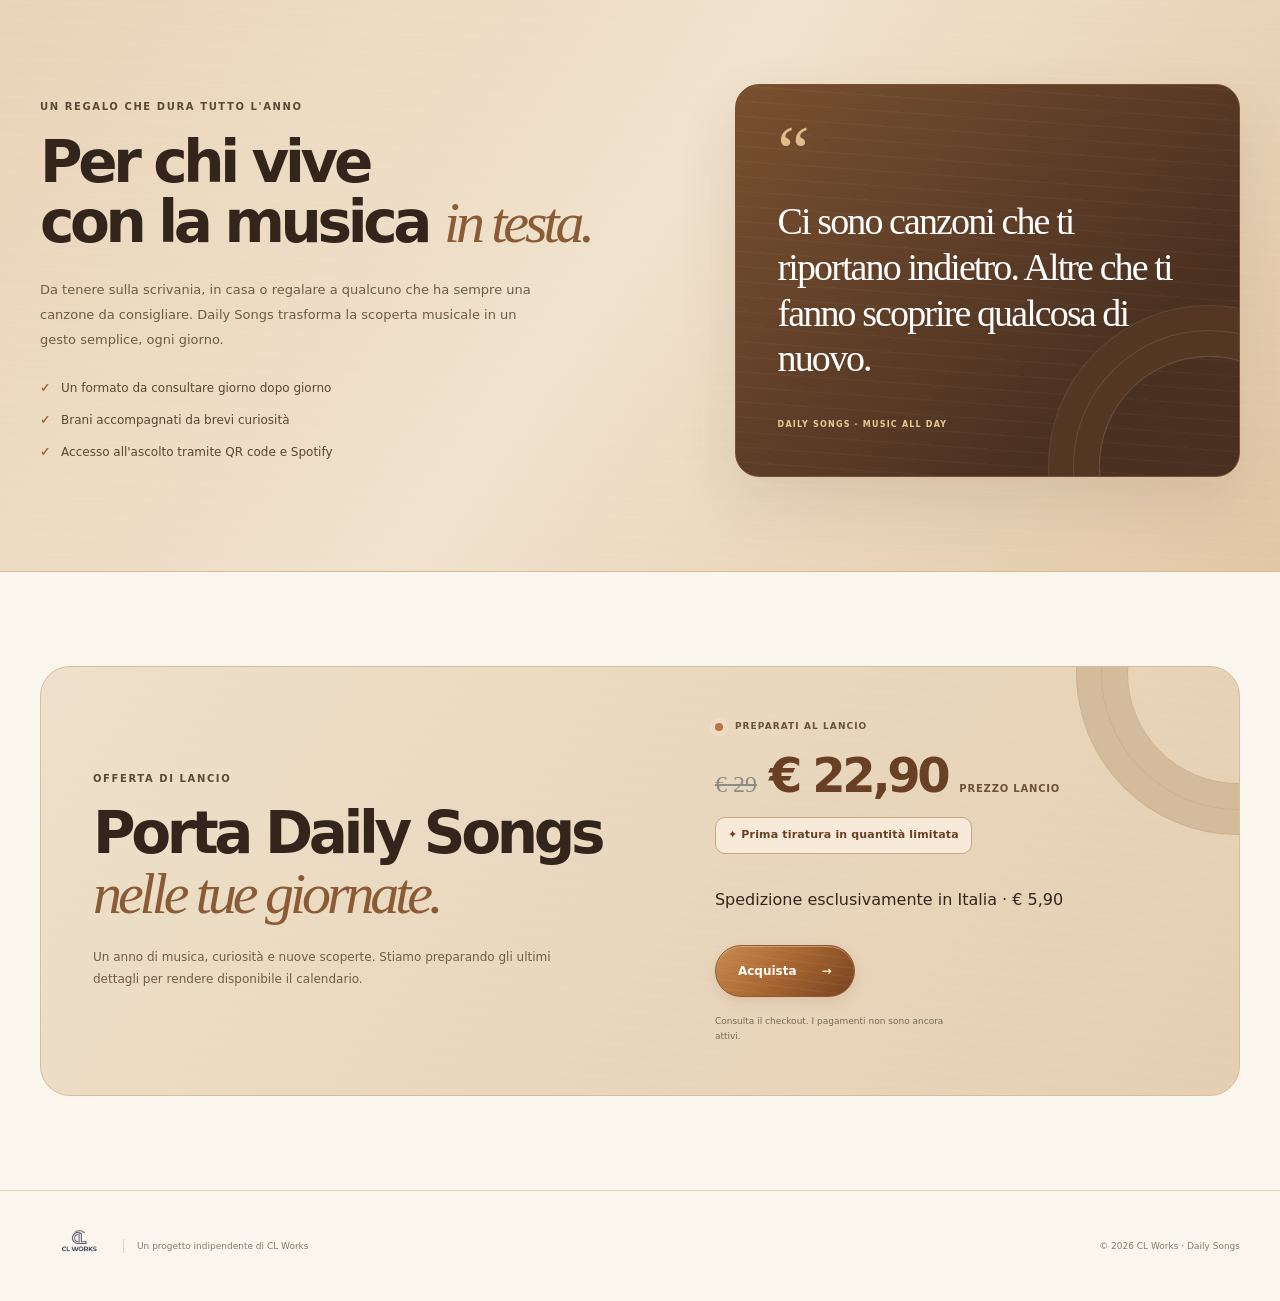
==== commit cadbac92: "Indica spedizione solo in Italia a 5,90 euro" ====
--- a/daily-songs/index.html
+++ b/daily-songs/index.html
@@ -87,6 +87,7 @@
           <span class="availability"><span></span> PREPARATI AL LANCIO</span>
           <div class="price-line"><span class="old-price">€ 29</span><span class="current-price">€ 22,90</span><span class="price-label">prezzo lancio</span></div>
           <p class="limited-edition">✦ Prima tiratura in quantità limitata</p>
+          <p class="shipping-info">Spedizione esclusivamente in Italia · € 5,90</p>
           <a class="button button-dark" href="acquista/">Acquista <span aria-hidden="true">→</span></a>
           <small>Consulta il checkout. I pagamenti non sono ancora attivi.</small>
         </div>
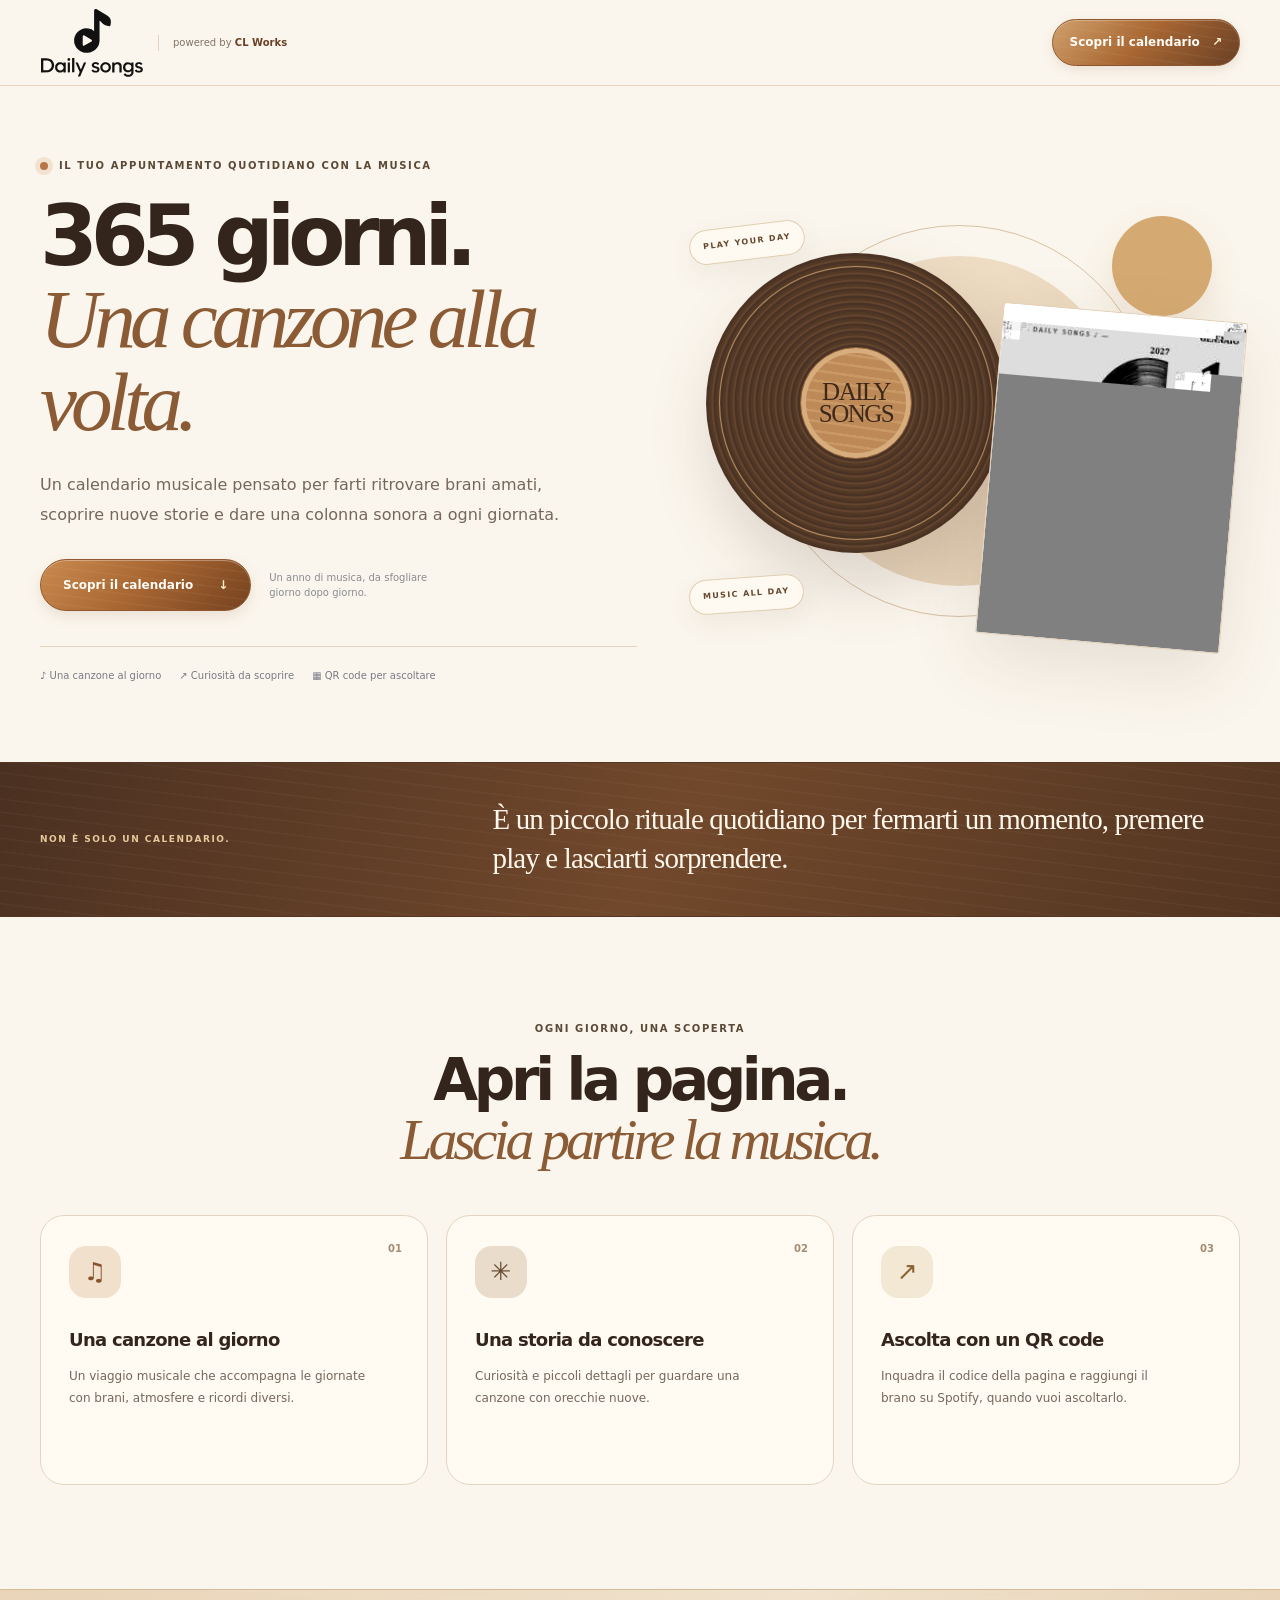
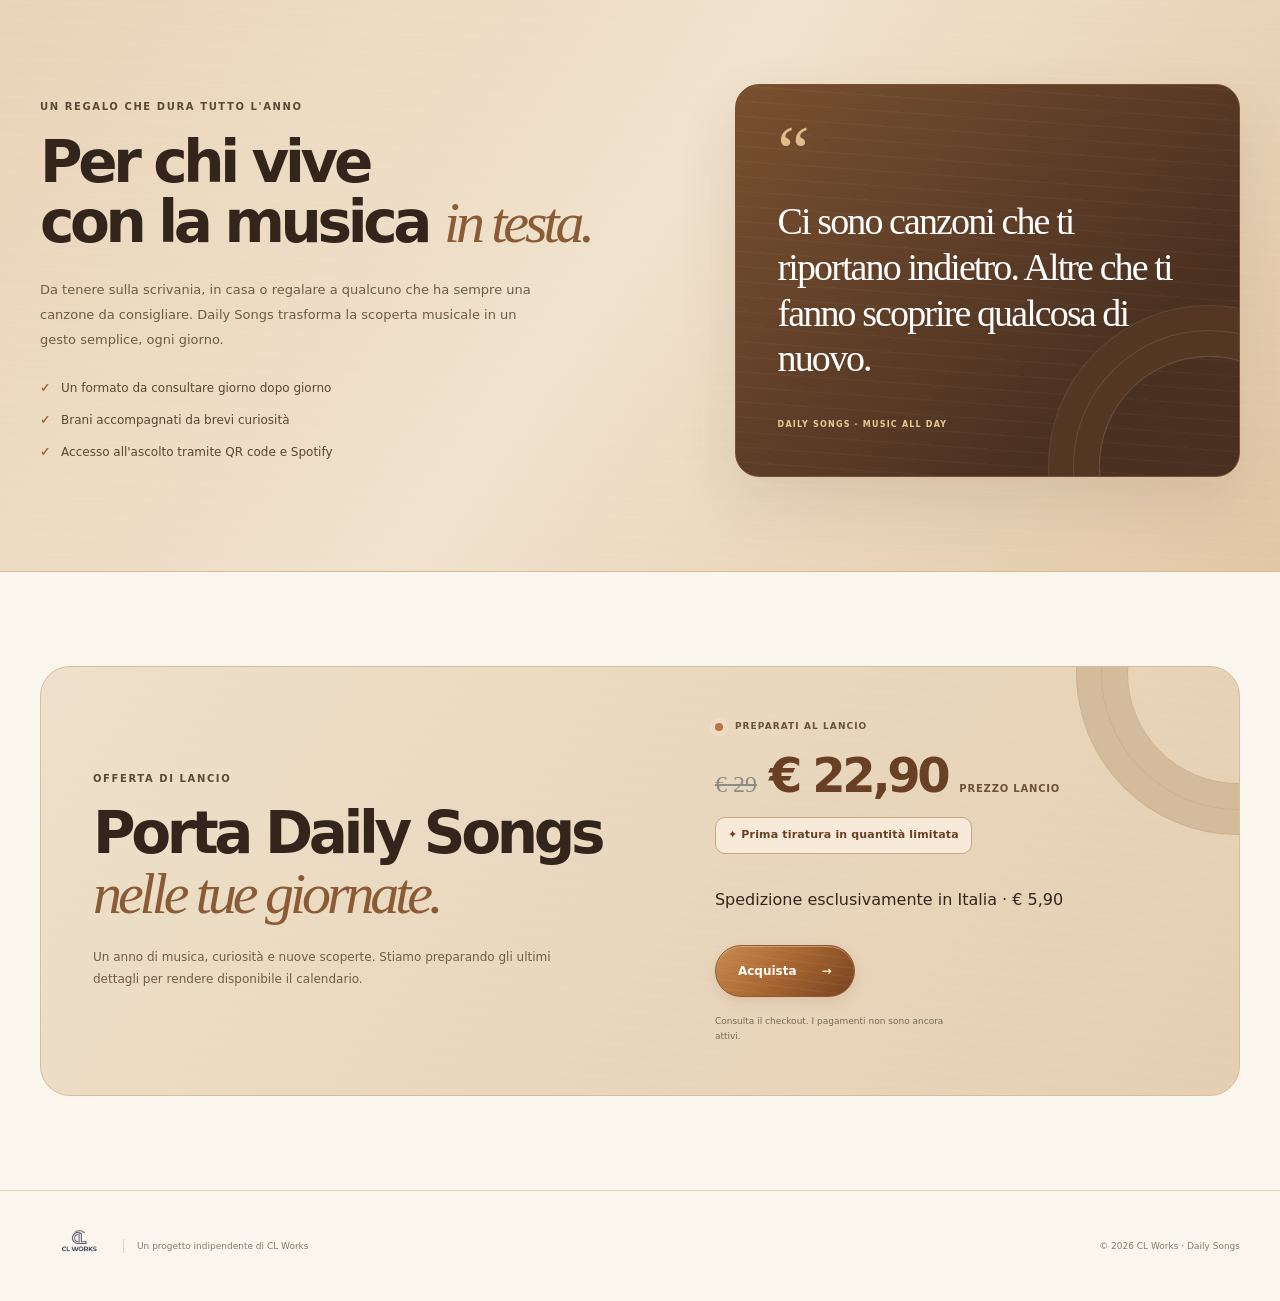
==== commit e056741f: "Replace Daily Songs hero card with real calendar preview" ====
--- a/daily-songs/index.html
+++ b/daily-songs/index.html
@@ -10,7 +10,12 @@
   <meta property="og:type" content="website">
   <title>Daily Songs — Music all day</title>
   <link rel="icon" type="image/svg+xml" href="../assets/daily-songs-logo.svg">
-  <link rel="stylesheet" href="styles.css?v=20261023-limited">
+  <link rel="stylesheet" href="styles.css?v=20261112-real-preview">
+  <style>
+    .paper-card.paper-card-real{width:245px;min-height:0;padding:0;overflow:hidden;background:#fff;border:1px solid #e3d0b6;border-radius:3px;box-shadow:0 24px 70px #4a33251e;line-height:0}
+    .paper-card-real img{display:block;width:100%;height:auto;object-fit:contain}
+    @media(max-width:650px){.paper-card.paper-card-real{width:170px}}
+  </style>
 </head>
 <body>
   <header class="topbar">
@@ -37,15 +42,11 @@
           <span>▦ QR code per ascoltare</span>
         </div>
       </div>
-      <div class="hero-art" aria-label="Anteprima grafica Daily Songs">
+      <div class="hero-art" aria-label="Anteprima reale di una pagina del calendario Daily Songs">
         <div class="sun"></div>
         <div class="record"><div class="record-label">DAILY<br>SONGS</div></div>
-        <div class="paper-card">
-          <div class="paper-top"><span>IL TUO DAILY MOMENT</span><span>001 / 365</span></div>
-          <div class="music-mark">♫</div>
-          <div class="paper-title">La tua prossima<br>canzone preferita.</div>
-          <div class="paper-lines"></div>
-          <div class="paper-bottom"><span>ASCOLTA · SCOPRI · RIPETI</span><span class="qr">▦</span></div>
+        <div class="paper-card paper-card-real">
+          <img src="[data-uri]" alt="Pagina reale del calendario Daily Songs: venerdì 1 gennaio, New Year's Day, con curiosità e QR code Spotify">
         </div>
         <span class="float-note note-a">PLAY YOUR DAY</span>
         <span class="float-note note-b">MUSIC ALL DAY</span>
@@ -98,4 +99,4 @@
   <footer class="footer"><div class="wrap footer-inner"><div class="footer-brand"><img src="../assets/cl-works-logo.png" alt="CL Works"><span>Un progetto indipendente di CL Works</span></div><span>© <span id="year">2026</span> CL Works · Daily Songs</span></div></footer>
   <script>document.getElementById('year').textContent = new Date().getFullYear();</script>
 </body>
-</html> 
+</html>
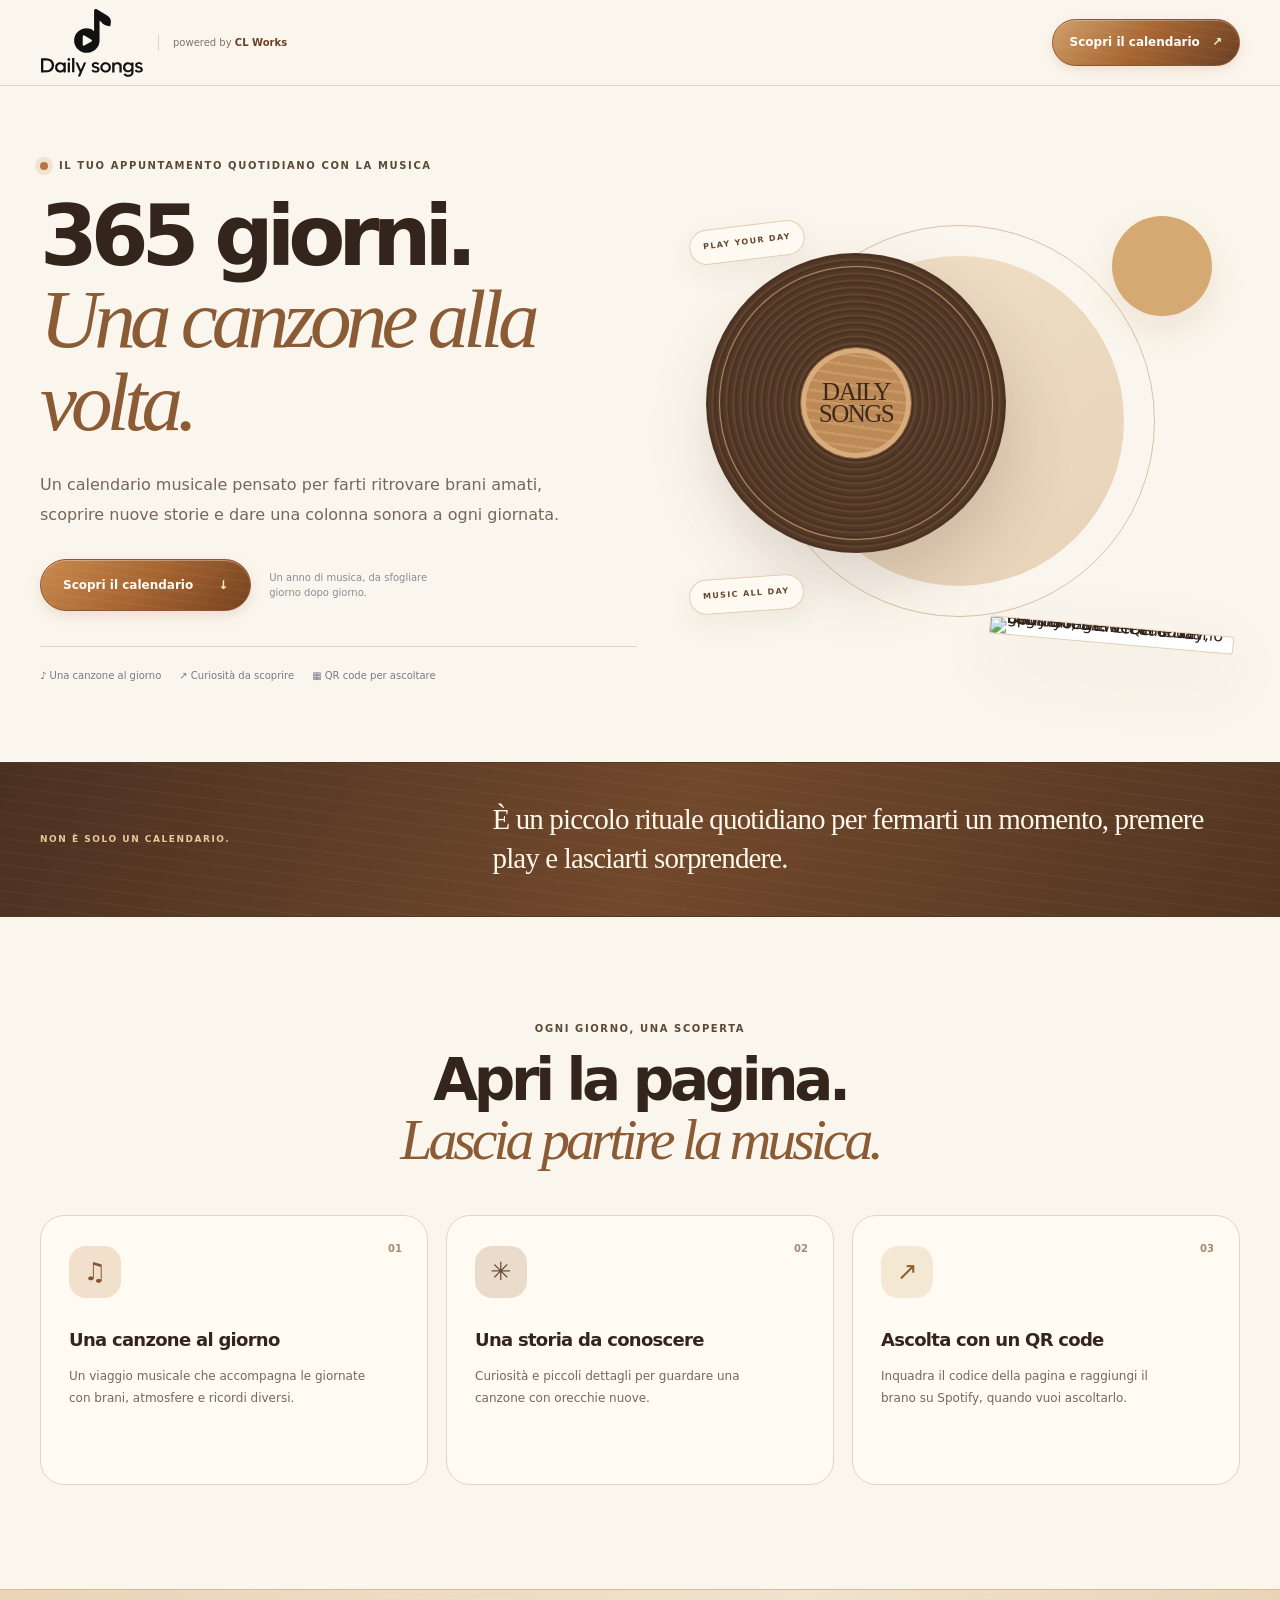
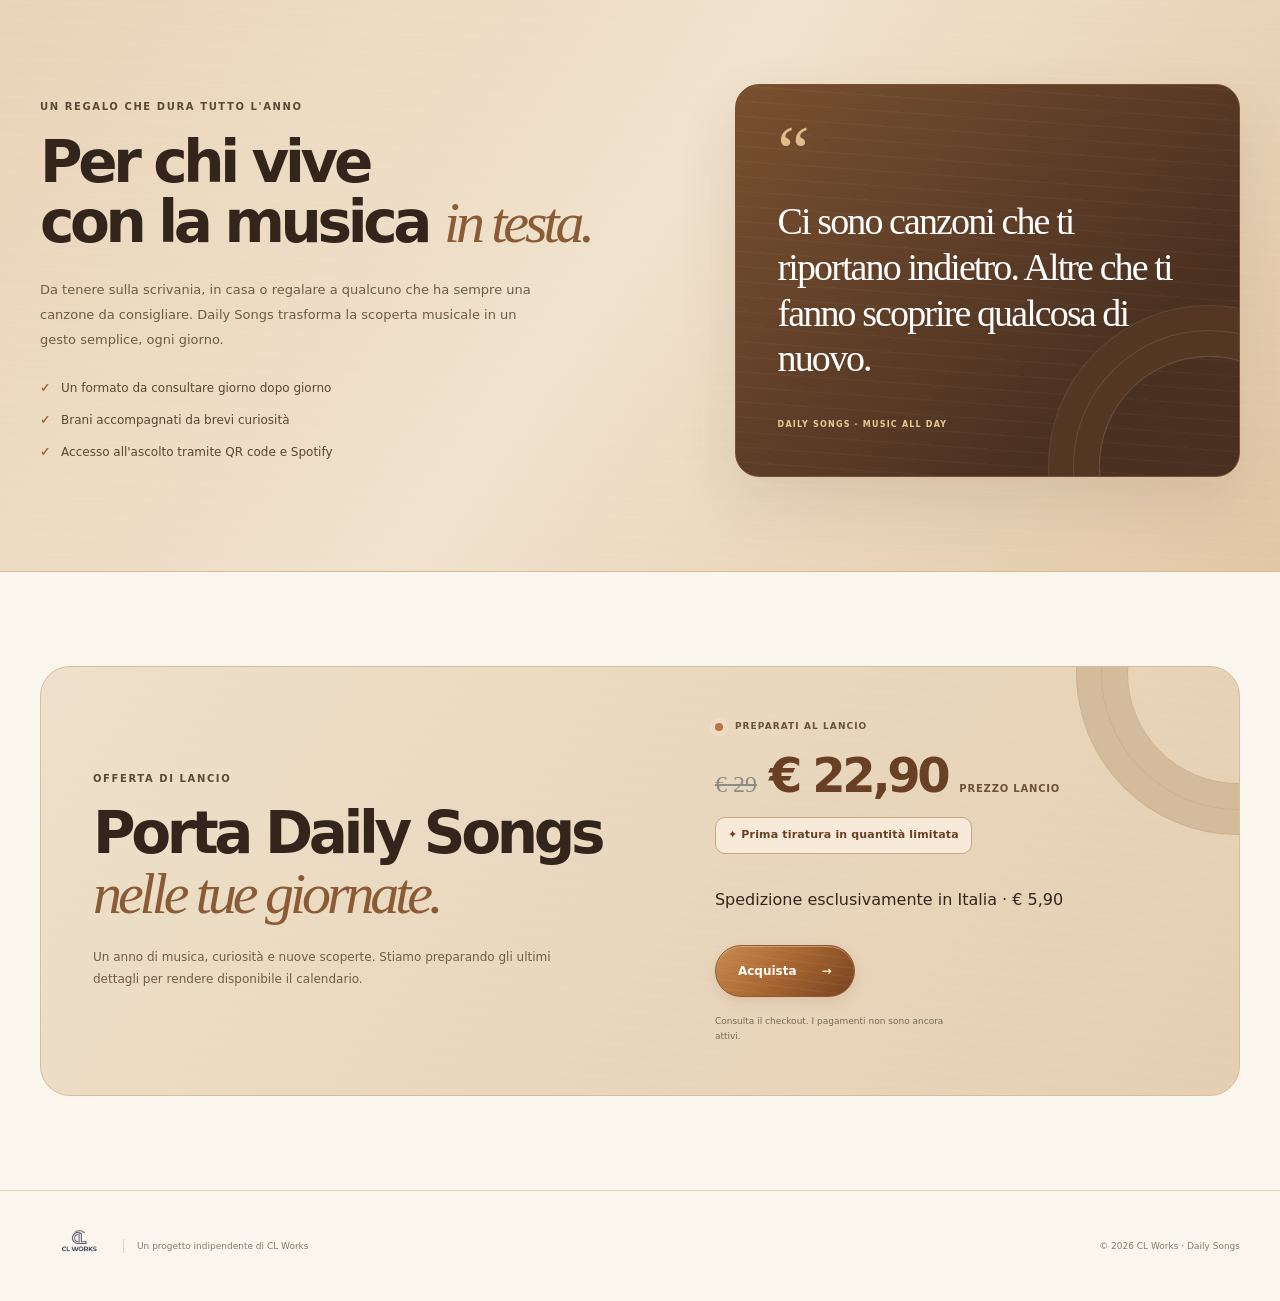
==== commit 6a24a87c: "Fix embedded Daily Songs calendar preview image" ====
--- a/daily-songs/index.html
+++ b/daily-songs/index.html
@@ -10,7 +10,7 @@
   <meta property="og:type" content="website">
   <title>Daily Songs — Music all day</title>
   <link rel="icon" type="image/svg+xml" href="../assets/daily-songs-logo.svg">
-  <link rel="stylesheet" href="styles.css?v=20261112-real-preview">
+  <link rel="stylesheet" href="styles.css?v=20261112-real-preview-2">
   <style>
     .paper-card.paper-card-real{width:245px;min-height:0;padding:0;overflow:hidden;background:#fff;border:1px solid #e3d0b6;border-radius:3px;box-shadow:0 24px 70px #4a33251e;line-height:0}
     .paper-card-real img{display:block;width:100%;height:auto;object-fit:contain}
@@ -46,7 +46,7 @@
         <div class="sun"></div>
         <div class="record"><div class="record-label">DAILY<br>SONGS</div></div>
         <div class="paper-card paper-card-real">
-          <img src="[data-uri]" alt="Pagina reale del calendario Daily Songs: venerdì 1 gennaio, New Year's Day, con curiosità e QR code Spotify">
+          <img src="[data-uri]" alt="Pagina reale del calendario Daily Songs: venerdì 1 gennaio, New Year's Day, con curiosità e QR code Spotify">
         </div>
         <span class="float-note note-a">PLAY YOUR DAY</span>
         <span class="float-note note-b">MUSIC ALL DAY</span>
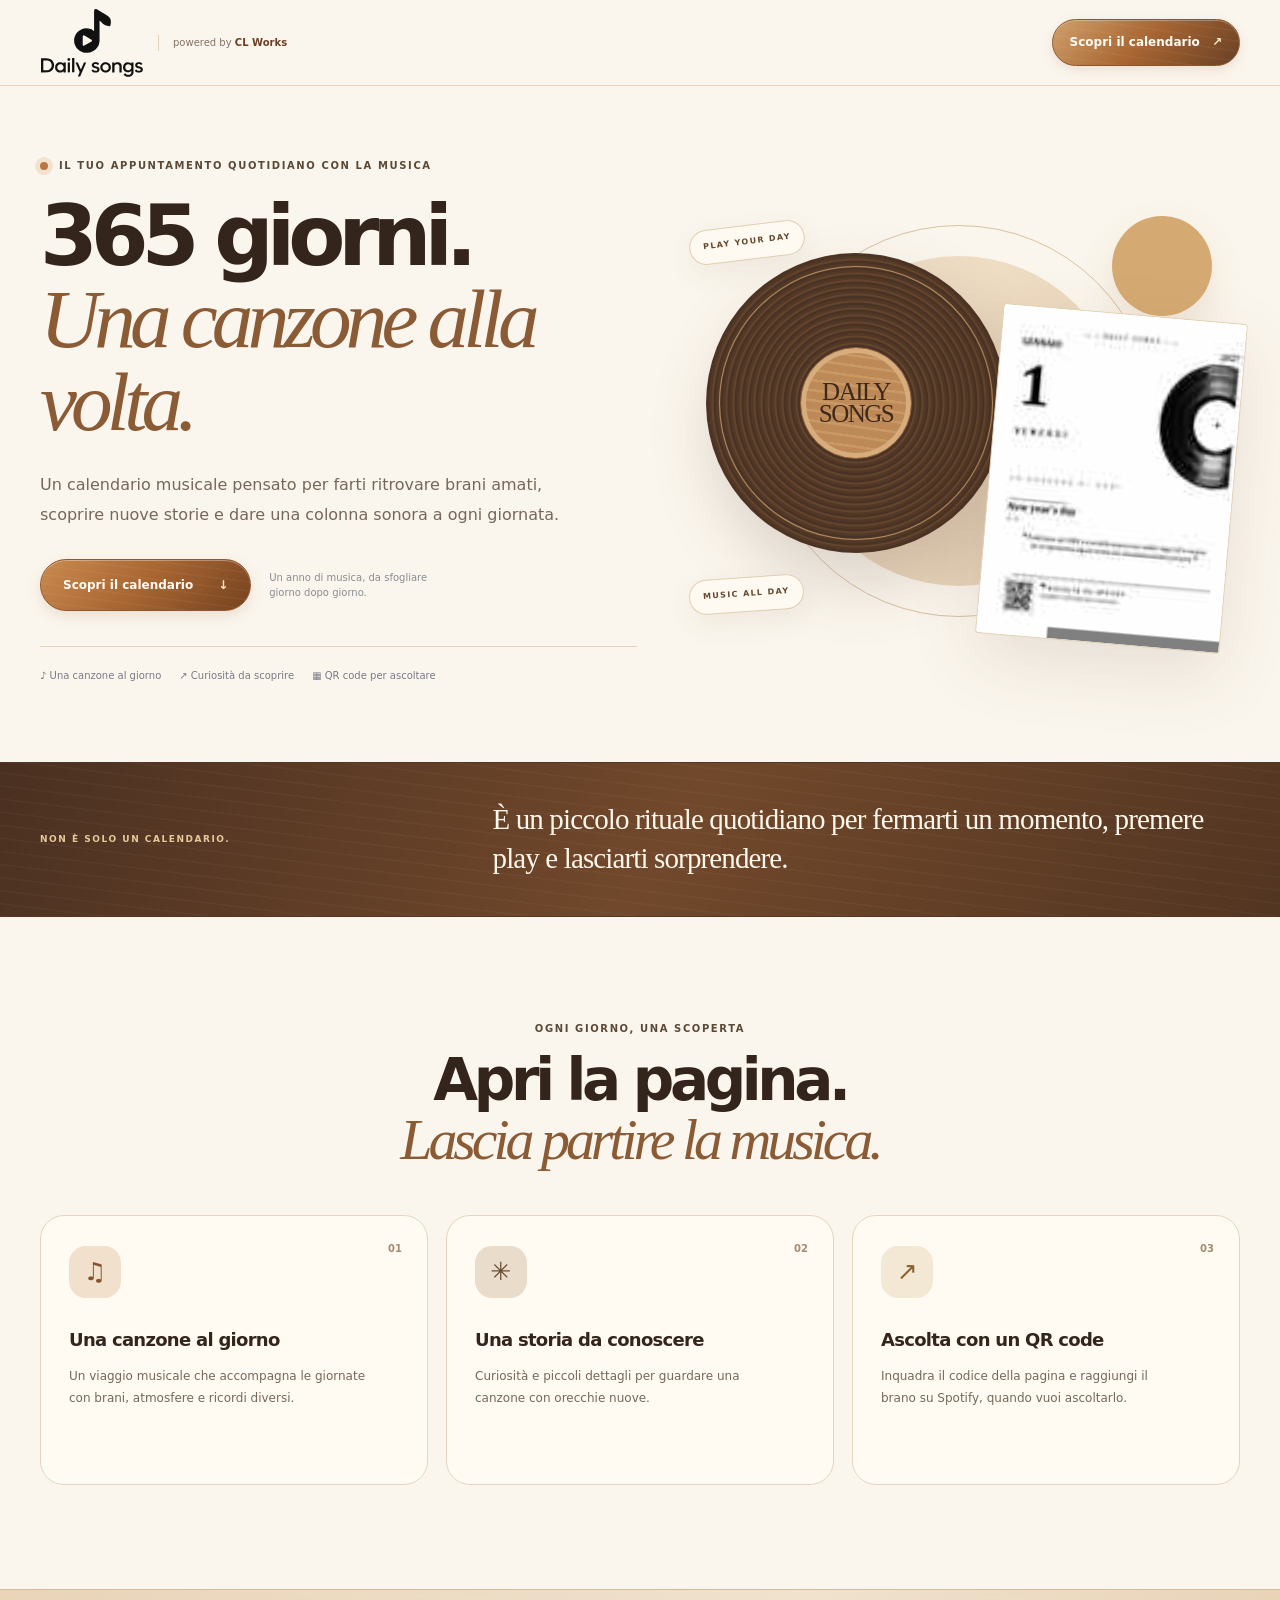
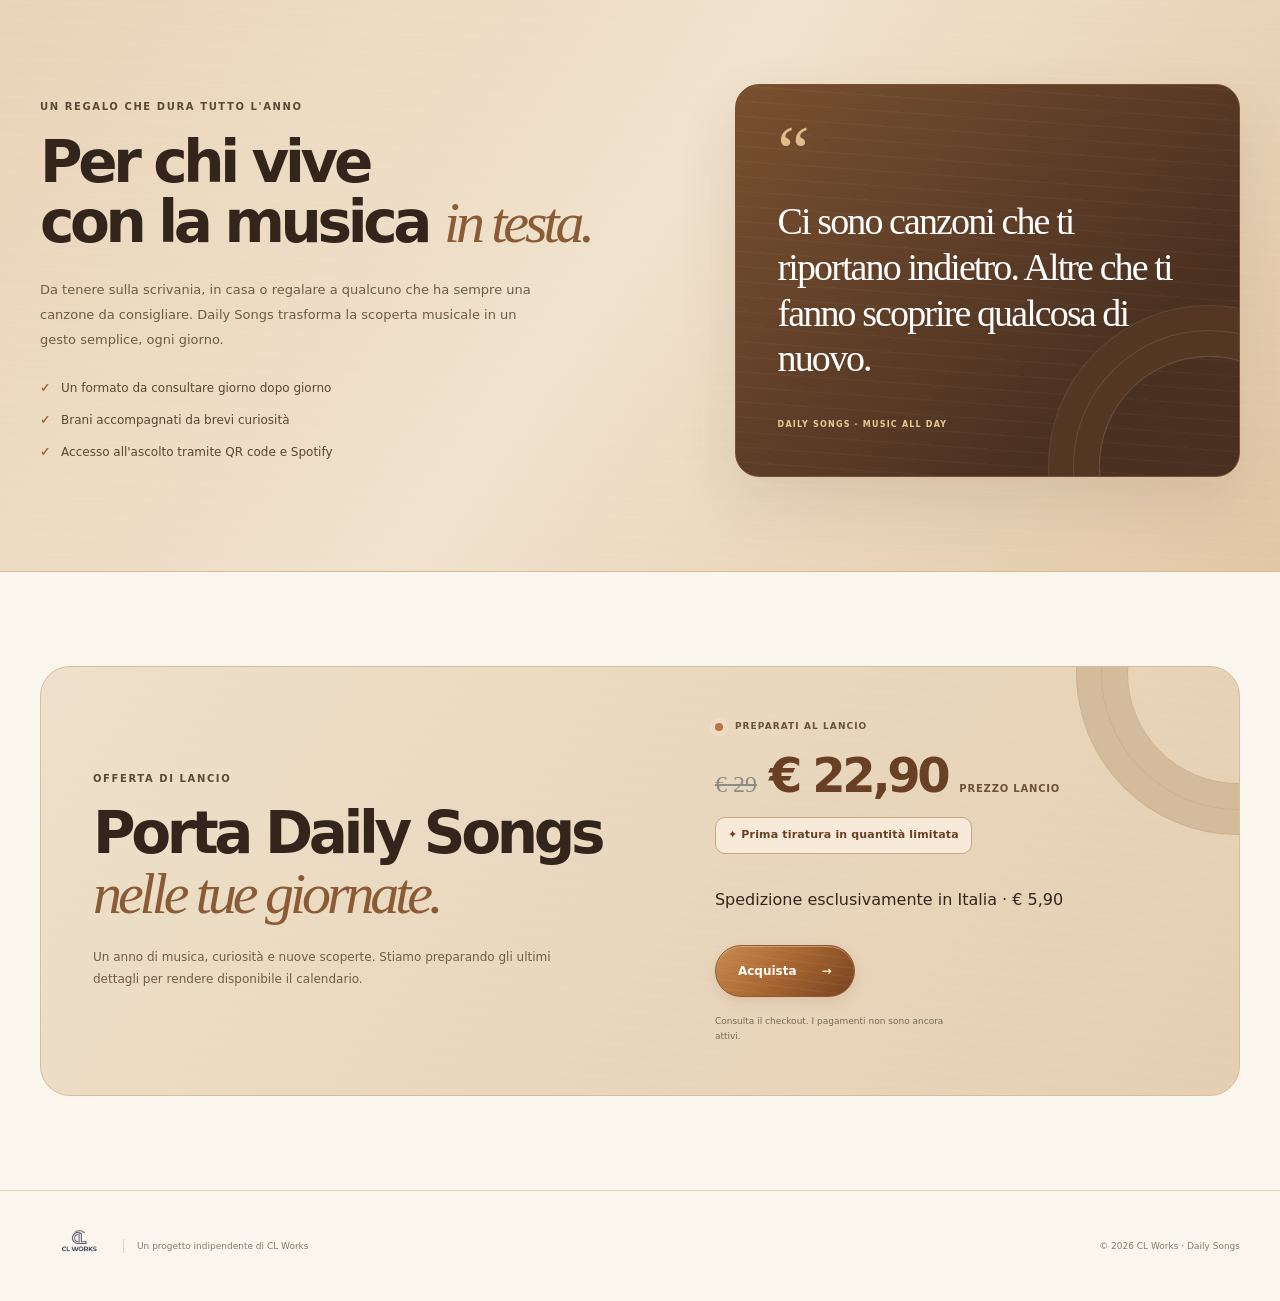
==== commit 1d2363f9: "Finalize real calendar preview image" ====
--- a/daily-songs/index.html
+++ b/daily-songs/index.html
@@ -46,7 +46,7 @@
         <div class="sun"></div>
         <div class="record"><div class="record-label">DAILY<br>SONGS</div></div>
         <div class="paper-card paper-card-real">
-          <img src="[data-uri]" alt="Pagina reale del calendario Daily Songs: venerdì 1 gennaio, New Year's Day, con curiosità e QR code Spotify">
+          <img src="[data-uri]" alt="Pagina reale del calendario Daily Songs: venerdì 1 gennaio, New Year's Day, con curiosità e QR code Spotify">
         </div>
         <span class="float-note note-a">PLAY YOUR DAY</span>
         <span class="float-note note-b">MUSIC ALL DAY</span>
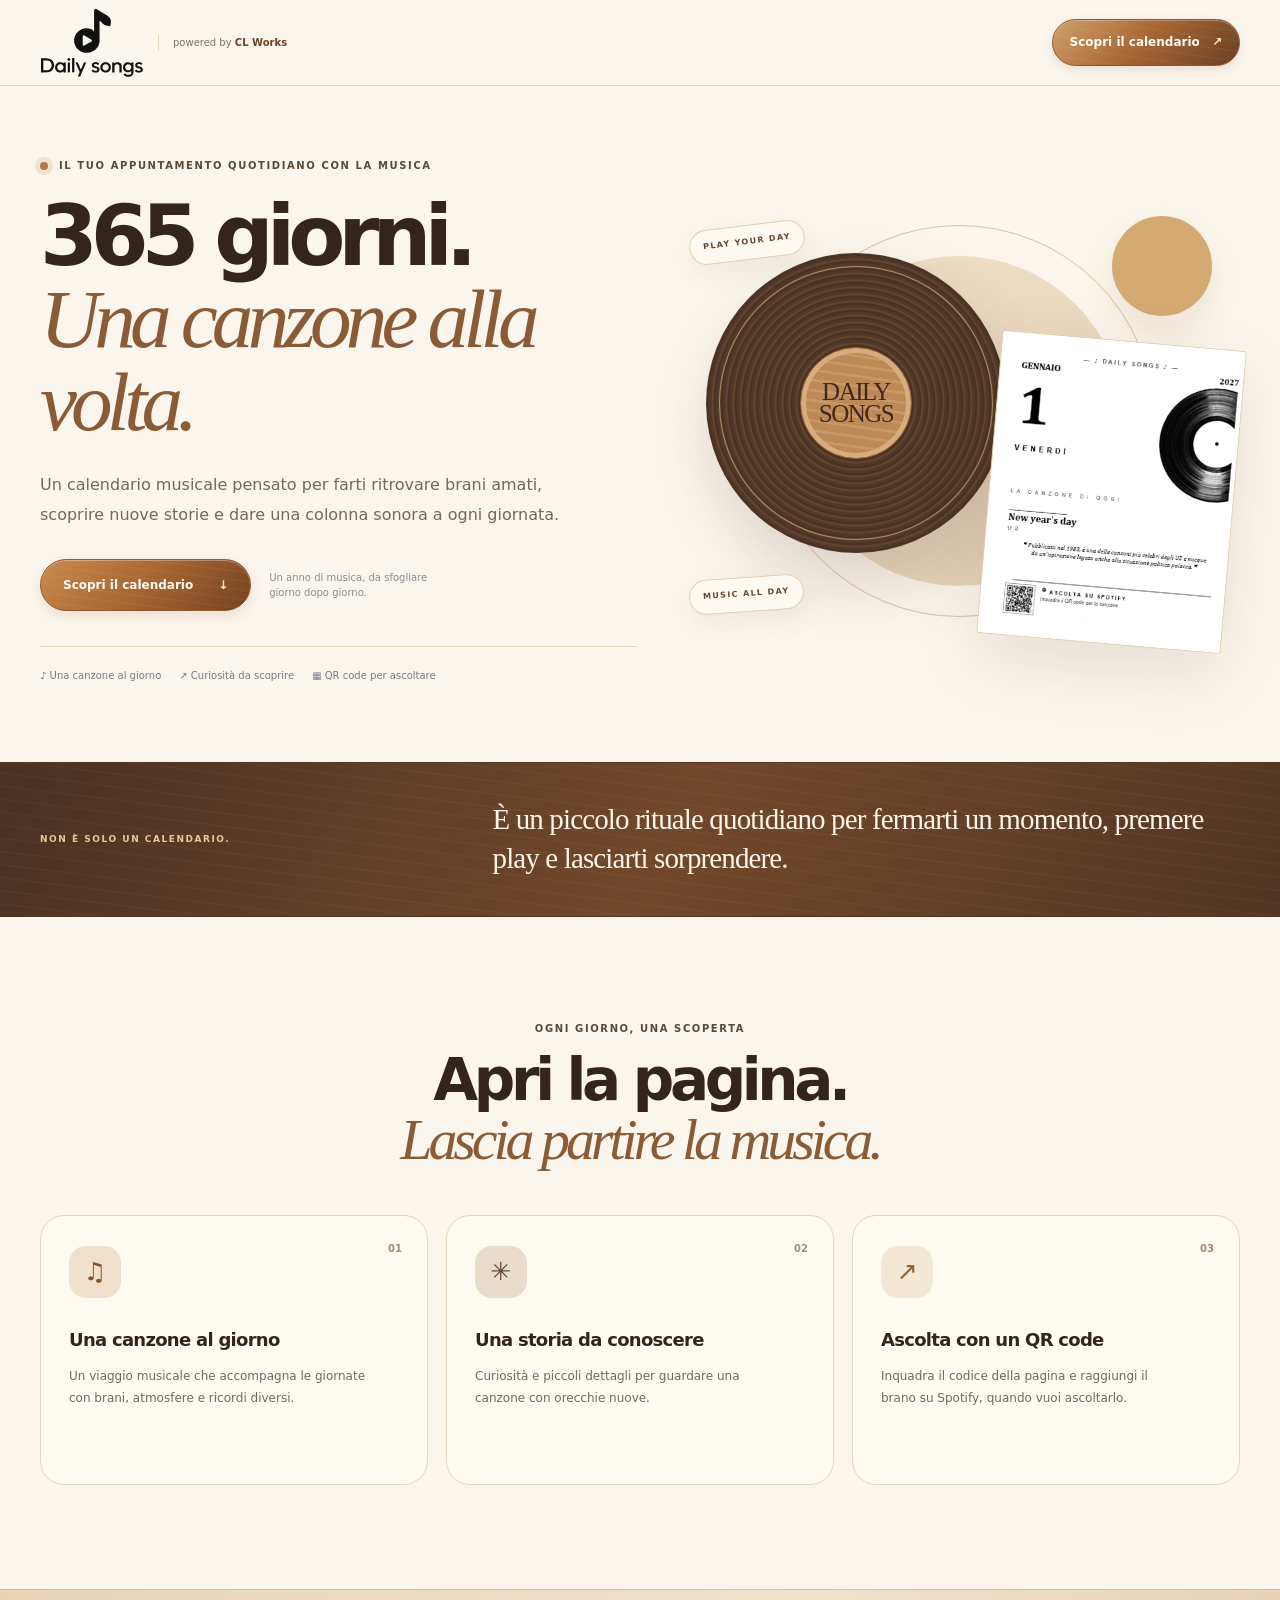
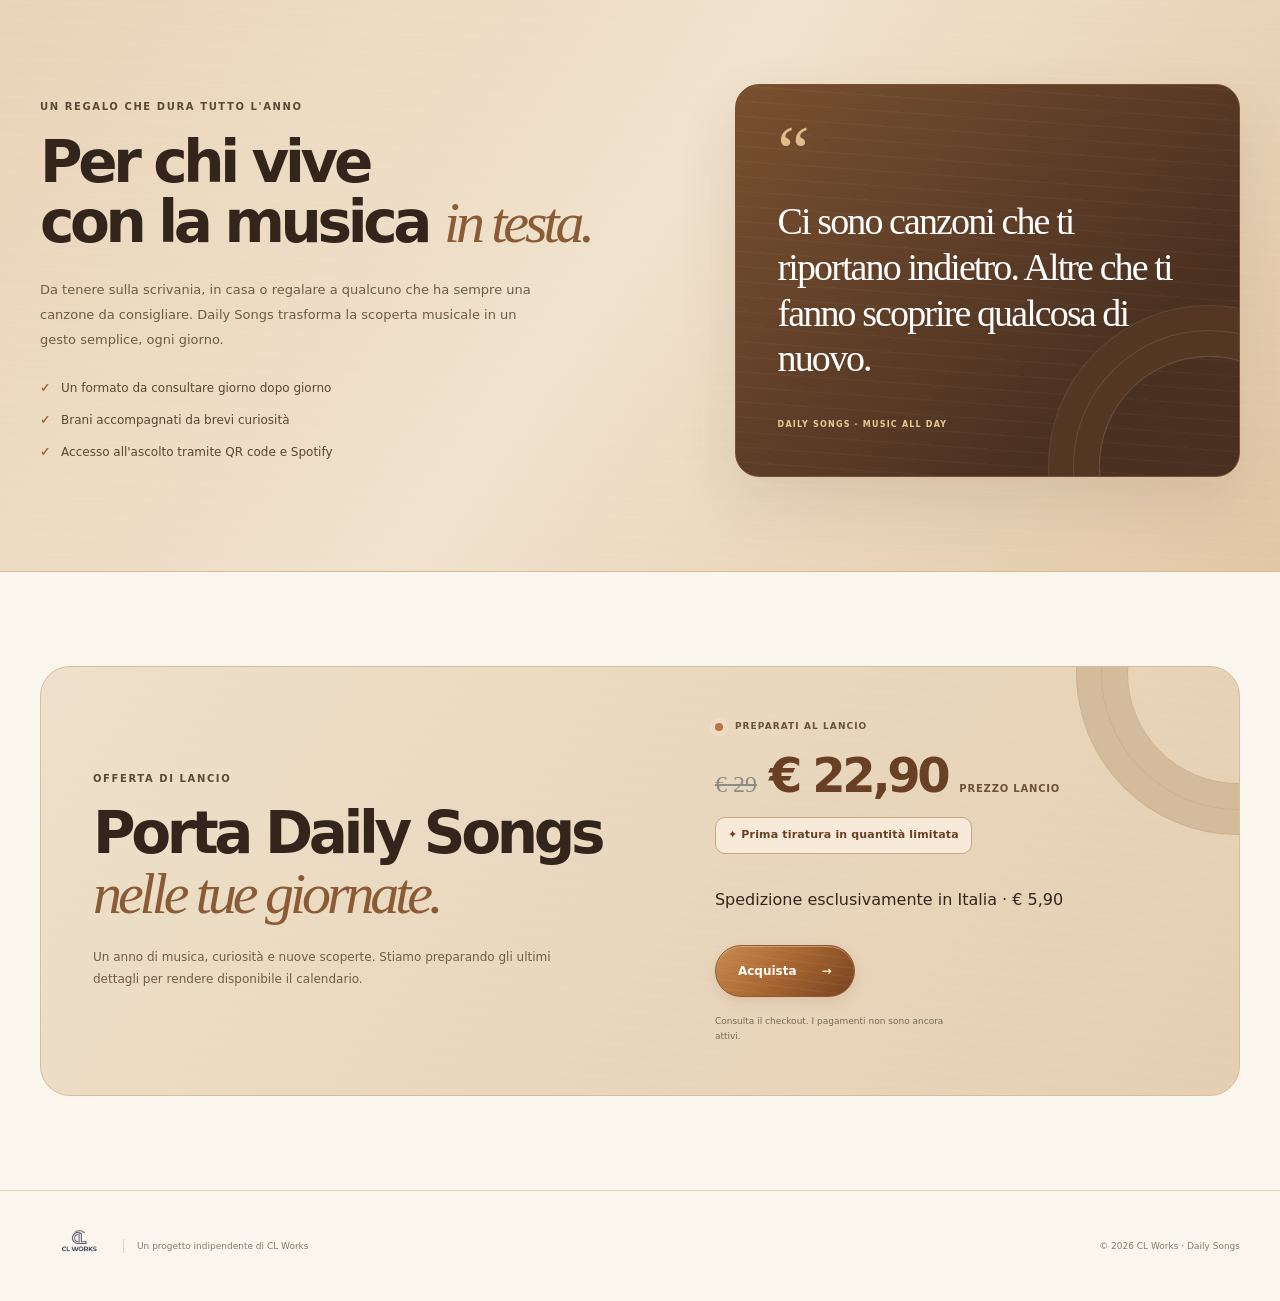
==== commit 054a4229: "Use high-resolution original calendar page asset" ====
--- a/daily-songs/index.html
+++ b/daily-songs/index.html
@@ -10,7 +10,7 @@
   <meta property="og:type" content="website">
   <title>Daily Songs — Music all day</title>
   <link rel="icon" type="image/svg+xml" href="../assets/daily-songs-logo.svg">
-  <link rel="stylesheet" href="styles.css?v=20261112-real-preview-2">
+  <link rel="stylesheet" href="styles.css?v=20261112-real-preview-3">
   <style>
     .paper-card.paper-card-real{width:245px;min-height:0;padding:0;overflow:hidden;background:#fff;border:1px solid #e3d0b6;border-radius:3px;box-shadow:0 24px 70px #4a33251e;line-height:0}
     .paper-card-real img{display:block;width:100%;height:auto;object-fit:contain}
@@ -46,7 +46,7 @@
         <div class="sun"></div>
         <div class="record"><div class="record-label">DAILY<br>SONGS</div></div>
         <div class="paper-card paper-card-real">
-          <img src="[data-uri]" alt="Pagina reale del calendario Daily Songs: venerdì 1 gennaio, New Year's Day, con curiosità e QR code Spotify">
+          <img src="../assets/pagina.png" alt="Pagina reale del calendario Daily Songs: venerdì 1 gennaio, New Year's Day, con curiosità e QR code Spotify">
         </div>
         <span class="float-note note-a">PLAY YOUR DAY</span>
         <span class="float-note note-b">MUSIC ALL DAY</span>
